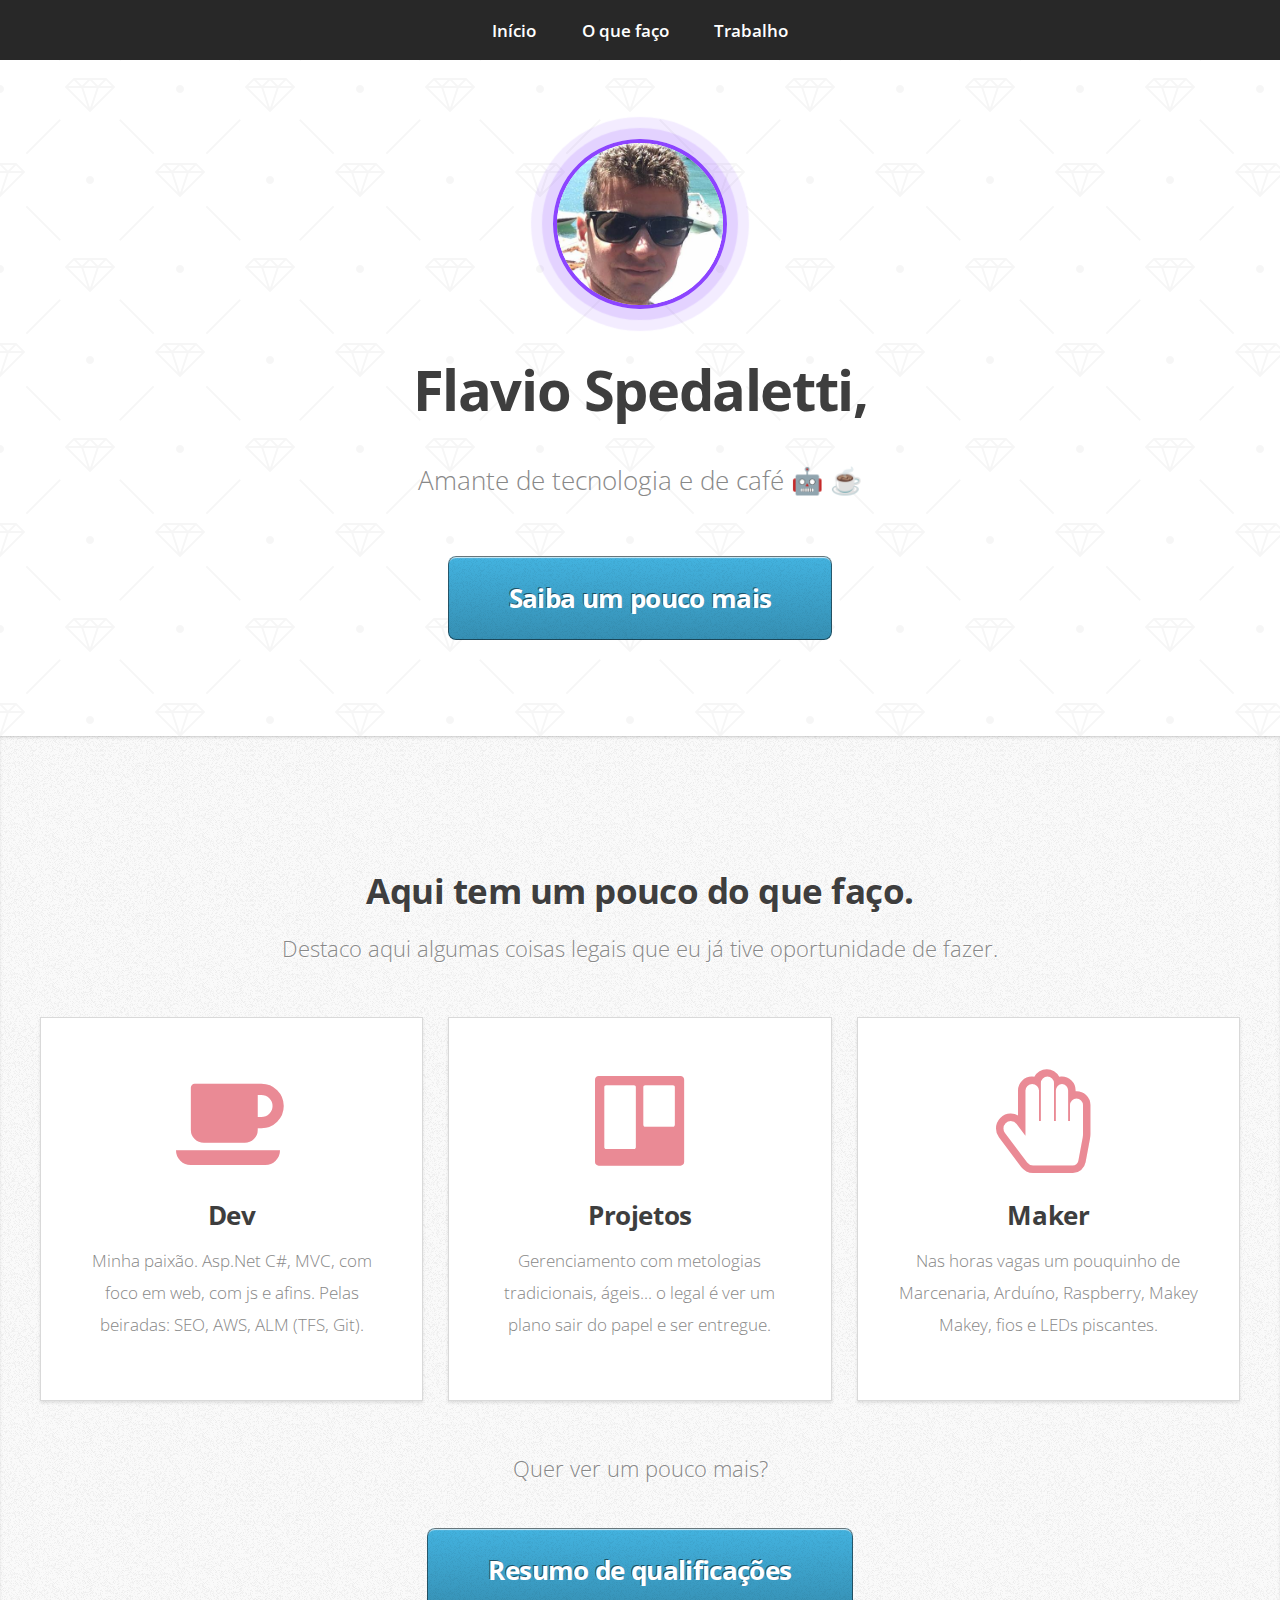
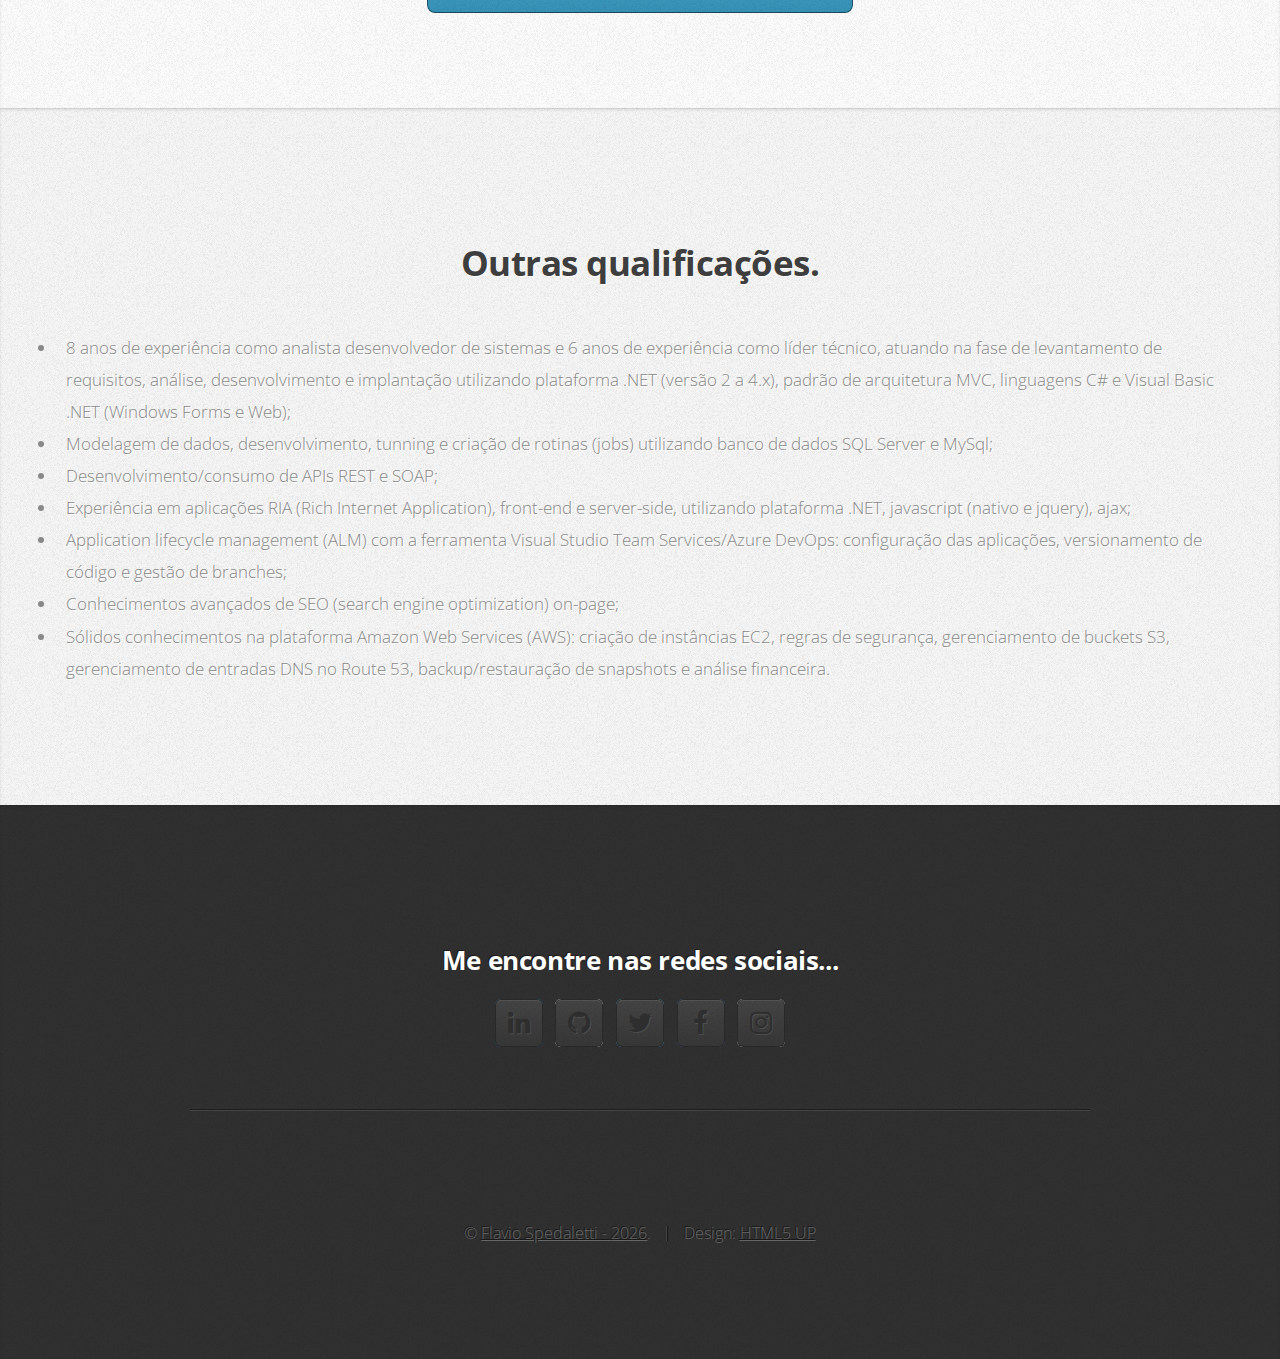
==== index.html @ 95f9ccff "Update index.html" ====
<!DOCTYPE HTML>
<!--
	Miniport by HTML5 UP
	html5up.net | @ajlkn
	Free for personal and commercial use under the CCA 3.0 license (html5up.net/license)
-->
<html>
	<head>
		<title>Flavio Spedaletti</title>
		<meta charset="utf-8" />
		<meta name="viewport" content="width=device-width, initial-scale=1" />
		<!--[if lte IE 8]><script src="assets/js/ie/html5shiv.js"></script><![endif]-->
		<link rel="stylesheet" href="assets/css/main.css" />
		<!--[if lte IE 8]><link rel="stylesheet" href="assets/css/ie8.css" /><![endif]-->
		<!--[if lte IE 9]><link rel="stylesheet" href="assets/css/ie9.css" /><![endif]-->
		
		<script data-ad-client="ca-pub-1764209794096790" async src="https://pagead2.googlesyndication.com/pagead/js/adsbygoogle.js"></script>
	</head>
	<body>

		<!-- Nav -->
			<nav id="nav">
				<ul class="container">
					<li><a href="#topo">Início</a></li>
					<li><a href="#trabalho">O que faço</a></li>
					<li><a href="#portfolio">Trabalho</a></li>
				</ul>
			</nav>

		<!-- Home -->
			<div class="wrapper style1 first">
				<article class="container" id="topo">
					<div class="row">
						<div class="12u">
							<span class="image fit"><img src="images/flavio_RJ.png" alt="" /></span>
						</div>
					</div>
					<div class="row center">
						<div class="12u">
							<header>
								<h1><strong>Flavio Spedaletti, <script>document.write(get_age());</script></strong></h1>
							</header>
							<p>Amante de tecnologia e de café 🤖 ☕</p>
							<a href="#trabalho" class="button big scrolly">Saiba um pouco mais</a>
						</div>
					</div>
				</article>
			</div>

		<!-- Work -->
			<div class="wrapper style2">
				<article id="trabalho">
					<header>
						<h2>Aqui tem um pouco do que faço.</h2>
						<p>Destaco aqui algumas coisas legais que eu já tive oportunidade de fazer.</p>
					</header>
					<div class="container">
						<div class="row">
							<div class="4u 12u(mobile)">
								<section class="box style1">
									<span class="icon featured fa-coffee"></span>
									<h3>Dev</h3>
									<p>Minha paixão. Asp.Net C#, MVC, com foco em web, com js e afins. Pelas beiradas: SEO, AWS, ALM (TFS, Git).</p>
								</section>
							</div>
							<div class="4u 12u(mobile)">
								<section class="box style1">
									<span class="icon featured fa-trello"></span>
									<h3>Projetos</h3>
									<p>Gerenciamento com metologias tradicionais, ágeis... o legal é ver um plano sair do papel e ser entregue.</p>
								</section>
							</div>
							<div class="4u 12u(mobile)">
								<section class="box style1">
									<span class="icon featured fa-hand-paper-o"></span>
									<h3>Maker</h3>
									<p>Nas horas vagas um pouquinho de Marcenaria, Arduíno, Raspberry, Makey Makey, fios e LEDs piscantes.</p>
								</section>
							</div>
						</div>
					</div>
					<footer>
						<p>Quer ver um pouco mais?</p>
						<a href="#portfolio" class="button big scrolly">Resumo de qualificações</a>
					</footer>
				</article>
			</div>

		<!-- Portfolio -->
			<div class="wrapper style3">
				<article id="portfolio">
					<header>
						<h2>Outras qualificações.</h2>
					</header>
					<div class="container">
						<div class="row">
						
							<div class="12u">
								<ul class="default">
									<li>8 anos de experiência como analista desenvolvedor de sistemas e 6 anos de experiência como líder técnico, atuando na fase de levantamento de requisitos, análise, desenvolvimento e implantação utilizando plataforma .NET (versão 2 a 4.x), padrão de arquitetura MVC, linguagens C# e Visual Basic .NET (Windows Forms e Web);</li>
									<li>Modelagem de dados, desenvolvimento, tunning e criação de rotinas (jobs) utilizando banco de dados SQL Server e MySql;</li>
									<li>Desenvolvimento/consumo de APIs REST e SOAP;</li>
									<li>Experiência em aplicações RIA (Rich Internet Application), front-end e server-side, utilizando plataforma .NET, javascript (nativo e jquery), ajax;</li>
									<li>Application lifecycle management (ALM) com a ferramenta Visual Studio Team Services/Azure DevOps: configuração das aplicações, versionamento de código e gestão de branches;</li>
									<li>Conhecimentos avançados de SEO (search engine optimization) on-page;</li>
									<li>Sólidos conhecimentos na plataforma Amazon Web Services (AWS): criação de instâncias EC2, regras de segurança, gerenciamento de buckets S3, gerenciamento de entradas DNS no Route 53, backup/restauração de snapshots e análise financeira.</li>
								</ul>
							</div>
						
						</div>
					</div>
				</article>
			</div>

		<!-- Contact -->
			<div class="wrapper style4">
				<article id="contato" class="container 75%">
						<div class="row">
							<div class="12u">
								<!-- <hr /> -->
								<h3>Me encontre nas redes sociais...</h3>
								<ul class="social">
									<li><a href="https://www.linkedin.com/in/flaviospedaletti/" target="_blank" class="icon fa-linkedin"><span class="label">LinkedIn</span></a></li>
									<li><a href="https://github.com/flaviospedaletti" target="_blank" class="icon fa-github"><span class="label">Github</span></a></li>
									<li><a href="https://twitter.com/flavio_hfs" target="_blank" class="icon fa-twitter"><span class="label">Twitter</span></a></li>
									<li><a href="https://www.facebook.com/flaviospedaletti" target="_blank" class="icon fa-facebook"><span class="label">Facebook</span></a></li>
									<li><a href="https://www.instagram.com/flaviospedaletti/" target="_blank" class="icon fa-instagram"><span class="label">Instagram</span></a></li>
								</ul>
								<hr />
							</div>
						</div>
					<!-- </div> -->
					<footer>
						<ul id="copyright">
							<li>&copy; <a href="http://www.flaviospedaletti.com.br">Flavio Spedaletti - <script>document.write(new Date().getFullYear())</script></a>.</li><li>Design: <a href="http://html5up.net">HTML5 UP</a></li>
						</ul>
					</footer>
				</article>
			</div>

		<!-- Scripts -->
		<script src="assets/js/jquery.min.js"></script>
		<script src="assets/js/jquery.scrolly.min.js"></script>
		<script src="assets/js/skel.min.js"></script>
		<script src="assets/js/skel-viewport.min.js"></script>
		<script src="assets/js/util.js"></script>
		<!--[if lte IE 8]><script src="assets/js/ie/respond.min.js"></script><![endif]-->
		<script src="assets/js/main.js"></script>

		<!-- Analytics --> 
		<script type="text/javascript">
			var _gaq = _gaq || [];
			_gaq.push(['_setAccount', 'UA-32687530-1']);
			_gaq.push(['_trackPageview']);

			(function() {
				var ga = document.createElement('script'); ga.type = 'text/javascript'; ga.async = true;
				ga.src = ('https:' == document.location.protocol ? 'https://ssl' : 'http://www') + '.google-analytics.com/ga.js';
				var s = document.getElementsByTagName('script')[0]; s.parentNode.insertBefore(ga, s);
			})();
		</script>
		
		<script>
			function get_age() {
				var fullYear = 1985;
				var now = new Date();
			      	var birthday = new Date(now.getFullYear(), 12, 14);
			      	if (now >= birthday) 
					return now.getFullYear() - fullYear;
			      	else
					return now.getFullYear() - fullYear - 1;
			 }
		</script>

	</body>
</html>
---- assets/css/main.css ----
@import url("https://fonts.googleapis.com/css?family=Open+Sans:300,300italic,600,600italic,700");
@import url("font-awesome.min.css");

/*
	Miniport by HTML5 UP
	html5up.net | @ajlkn
	Free for personal and commercial use under the CCA 3.0 license (html5up.net/license)
*/

/* Reset */

	html, body, div, span, applet, object, iframe, h1, h2, h3, h4, h5, h6, p, blockquote, pre, a, abbr, acronym, address, big, cite, code, del, dfn, em, img, ins, kbd, q, s, samp, small, strike, strong, sub, sup, tt, var, b, u, i, center, dl, dt, dd, ol, ul, li, fieldset, form, label, legend, table, caption, tbody, tfoot, thead, tr, th, td, article, aside, canvas, details, embed, figure, figcaption, footer, header, hgroup, menu, nav, output, ruby, section, summary, time, mark, audio, video {
		margin: 0;
		padding: 0;
		border: 0;
		font-size: 100%;
		font: inherit;
		vertical-align: baseline;
	}

	article, aside, details, figcaption, figure, footer, header, hgroup, menu, nav, section {
		display: block;
	}

	body {
		line-height: 1;
	}

	ol, ul {
		list-style: none;
	}

	blockquote, q {
		quotes: none;
	}

	blockquote:before, blockquote:after, q:before, q:after {
		content: '';
		content: none;
	}

	table {
		border-collapse: collapse;
		border-spacing: 0;
	}

	body {
		-webkit-text-size-adjust: none;
	}

/* General */

	.center {
		text-align: center;
	}

/* Box Model */

	*, *:before, *:after {
		-moz-box-sizing: border-box;
		-webkit-box-sizing: border-box;
		box-sizing: border-box;
	}

/* Containers */

	.container {
		margin-left: auto;
		margin-right: auto;
	}

	.container.\31 25\25 {
		width: 100%;
		max-width: 1200px;
		min-width: 960px;
	}

	.container.\37 5\25 {
		width: 720px;
	}

	.container.\35 0\25 {
		width: 480px;
	}

	.container.\32 5\25 {
		width: 240px;
	}

	.container {
		width: 960px;
	}

	@media screen and (min-width: 737px) {

		.container.\31 25\25 {
			width: 100%;
			max-width: 1500px;
			min-width: 1200px;
		}

		.container.\37 5\25 {
			width: 900px;
		}

		.container.\35 0\25 {
			width: 600px;
		}

		.container.\32 5\25 {
			width: 300px;
		}

		.container {
			width: 1200px;
		}

	}

	@media screen and (min-width: 737px) and (max-width: 1200px) {

		.container.\31 25\25 {
			width: 100%;
			max-width: 1200px;
			min-width: 960px;
		}

		.container.\37 5\25 {
			width: 720px;
		}

		.container.\35 0\25 {
			width: 480px;
		}

		.container.\32 5\25 {
			width: 240px;
		}

		.container {
			width: 960px;
		}

	}

	@media screen and (max-width: 736px) {

		.container.\31 25\25 {
			width: 100%;
			max-width: 125%;
			min-width: 100%;
		}

		.container.\37 5\25 {
			width: 75%;
		}

		.container.\35 0\25 {
			width: 50%;
		}

		.container.\32 5\25 {
			width: 25%;
		}

		.container {
			width: 100% !important;
		}

	}

/* Grid */

	.row {
		border-bottom: solid 1px transparent;
		-moz-box-sizing: border-box;
		-webkit-box-sizing: border-box;
		box-sizing: border-box;
	}

	.row > * {
		float: left;
		-moz-box-sizing: border-box;
		-webkit-box-sizing: border-box;
		box-sizing: border-box;
	}

	.row:after, .row:before {
		content: '';
		display: block;
		clear: both;
		height: 0;
	}

	.row.uniform > * > :first-child {
		margin-top: 0;
	}

	.row.uniform > * > :last-child {
		margin-bottom: 0;
	}

	.row.\30 \25 > * {
		padding: 0 0 0 0px;
	}

	.row.\30 \25 {
		margin: 0 0 -1px 0px;
	}

	.row.uniform.\30 \25 > * {
		padding: 0px 0 0 0px;
	}

	.row.uniform.\30 \25 {
		margin: 0px 0 -1px 0px;
	}

	.row > * {
		padding: 0 0 0 40px;
	}

	.row {
		margin: 0 0 -1px -40px;
	}

	.row.uniform > * {
		padding: 40px 0 0 40px;
	}

	.row.uniform {
		margin: -40px 0 -1px -40px;
	}

	.row.\32 00\25 > * {
		padding: 0 0 0 80px;
	}

	.row.\32 00\25 {
		margin: 0 0 -1px -80px;
	}

	.row.uniform.\32 00\25 > * {
		padding: 80px 0 0 80px;
	}

	.row.uniform.\32 00\25 {
		margin: -80px 0 -1px -80px;
	}

	.row.\31 50\25 > * {
		padding: 0 0 0 60px;
	}

	.row.\31 50\25 {
		margin: 0 0 -1px -60px;
	}

	.row.uniform.\31 50\25 > * {
		padding: 60px 0 0 60px;
	}

	.row.uniform.\31 50\25 {
		margin: -60px 0 -1px -60px;
	}

	.row.\35 0\25 > * {
		padding: 0 0 0 20px;
	}

	.row.\35 0\25 {
		margin: 0 0 -1px -20px;
	}

	.row.uniform.\35 0\25 > * {
		padding: 20px 0 0 20px;
	}

	.row.uniform.\35 0\25 {
		margin: -20px 0 -1px -20px;
	}

	.row.\32 5\25 > * {
		padding: 0 0 0 10px;
	}

	.row.\32 5\25 {
		margin: 0 0 -1px -10px;
	}

	.row.uniform.\32 5\25 > * {
		padding: 10px 0 0 10px;
	}

	.row.uniform.\32 5\25 {
		margin: -10px 0 -1px -10px;
	}

	.\31 2u, .\31 2u\24 {
		width: 100%;
		clear: none;
		margin-left: 0;
	}

	.\31 1u, .\31 1u\24 {
		width: 91.6666666667%;
		clear: none;
		margin-left: 0;
	}

	.\31 0u, .\31 0u\24 {
		width: 83.3333333333%;
		clear: none;
		margin-left: 0;
	}

	.\39 u, .\39 u\24 {
		width: 75%;
		clear: none;
		margin-left: 0;
	}

	.\38 u, .\38 u\24 {
		width: 66.6666666667%;
		clear: none;
		margin-left: 0;
	}

	.\37 u, .\37 u\24 {
		width: 58.3333333333%;
		clear: none;
		margin-left: 0;
	}

	.\36 u, .\36 u\24 {
		width: 50%;
		clear: none;
		margin-left: 0;
	}

	.\35 u, .\35 u\24 {
		width: 41.6666666667%;
		clear: none;
		margin-left: 0;
	}

	.\34 u, .\34 u\24 {
		width: 33.3333333333%;
		clear: none;
		margin-left: 0;
	}

	.\33 u, .\33 u\24 {
		width: 25%;
		clear: none;
		margin-left: 0;
	}

	.\32 u, .\32 u\24 {
		width: 16.6666666667%;
		clear: none;
		margin-left: 0;
	}

	.\31 u, .\31 u\24 {
		width: 8.3333333333%;
		clear: none;
		margin-left: 0;
	}

	.\31 2u\24 + *,
	.\31 1u\24 + *,
	.\31 0u\24 + *,
	.\39 u\24 + *,
	.\38 u\24 + *,
	.\37 u\24 + *,
	.\36 u\24 + *,
	.\35 u\24 + *,
	.\34 u\24 + *,
	.\33 u\24 + *,
	.\32 u\24 + *,
	.\31 u\24 + * {
		clear: left;
	}

	.\-11u {
		margin-left: 91.66667%;
	}

	.\-10u {
		margin-left: 83.33333%;
	}

	.\-9u {
		margin-left: 75%;
	}

	.\-8u {
		margin-left: 66.66667%;
	}

	.\-7u {
		margin-left: 58.33333%;
	}

	.\-6u {
		margin-left: 50%;
	}

	.\-5u {
		margin-left: 41.66667%;
	}

	.\-4u {
		margin-left: 33.33333%;
	}

	.\-3u {
		margin-left: 25%;
	}

	.\-2u {
		margin-left: 16.66667%;
	}

	.\-1u {
		margin-left: 8.33333%;
	}

	@media screen and (min-width: 737px) {

		.row > * {
			padding: 25px 0 0 25px;
		}

		.row {
			margin: -25px 0 -1px -25px;
		}

		.row.uniform > * {
			padding: 25px 0 0 25px;
		}

		.row.uniform {
			margin: -25px 0 -1px -25px;
		}

		.row.\32 00\25 > * {
			padding: 50px 0 0 50px;
		}

		.row.\32 00\25 {
			margin: -50px 0 -1px -50px;
		}

		.row.uniform.\32 00\25 > * {
			padding: 50px 0 0 50px;
		}

		.row.uniform.\32 00\25 {
			margin: -50px 0 -1px -50px;
		}

		.row.\31 50\25 > * {
			padding: 37.5px 0 0 37.5px;
		}

		.row.\31 50\25 {
			margin: -37.5px 0 -1px -37.5px;
		}

		.row.uniform.\31 50\25 > * {
			padding: 37.5px 0 0 37.5px;
		}

		.row.uniform.\31 50\25 {
			margin: -37.5px 0 -1px -37.5px;
		}

		.row.\35 0\25 > * {
			padding: 12.5px 0 0 12.5px;
		}

		.row.\35 0\25 {
			margin: -12.5px 0 -1px -12.5px;
		}

		.row.uniform.\35 0\25 > * {
			padding: 12.5px 0 0 12.5px;
		}

		.row.uniform.\35 0\25 {
			margin: -12.5px 0 -1px -12.5px;
		}

		.row.\32 5\25 > * {
			padding: 6.25px 0 0 6.25px;
		}

		.row.\32 5\25 {
			margin: -6.25px 0 -1px -6.25px;
		}

		.row.uniform.\32 5\25 > * {
			padding: 6.25px 0 0 6.25px;
		}

		.row.uniform.\32 5\25 {
			margin: -6.25px 0 -1px -6.25px;
		}

		.\31 2u\28desktop\29, .\31 2u\24\28desktop\29 {
			width: 100%;
			clear: none;
			margin-left: 0;
		}

		.\31 1u\28desktop\29, .\31 1u\24\28desktop\29 {
			width: 91.6666666667%;
			clear: none;
			margin-left: 0;
		}

		.\31 0u\28desktop\29, .\31 0u\24\28desktop\29 {
			width: 83.3333333333%;
			clear: none;
			margin-left: 0;
		}

		.\39 u\28desktop\29, .\39 u\24\28desktop\29 {
			width: 75%;
			clear: none;
			margin-left: 0;
		}

		.\38 u\28desktop\29, .\38 u\24\28desktop\29 {
			width: 66.6666666667%;
			clear: none;
			margin-left: 0;
		}

		.\37 u\28desktop\29, .\37 u\24\28desktop\29 {
			width: 58.3333333333%;
			clear: none;
			margin-left: 0;
		}

		.\36 u\28desktop\29, .\36 u\24\28desktop\29 {
			width: 50%;
			clear: none;
			margin-left: 0;
		}

		.\35 u\28desktop\29, .\35 u\24\28desktop\29 {
			width: 41.6666666667%;
			clear: none;
			margin-left: 0;
		}

		.\34 u\28desktop\29, .\34 u\24\28desktop\29 {
			width: 33.3333333333%;
			clear: none;
			margin-left: 0;
		}

		.\33 u\28desktop\29, .\33 u\24\28desktop\29 {
			width: 25%;
			clear: none;
			margin-left: 0;
		}

		.\32 u\28desktop\29, .\32 u\24\28desktop\29 {
			width: 16.6666666667%;
			clear: none;
			margin-left: 0;
		}

		.\31 u\28desktop\29, .\31 u\24\28desktop\29 {
			width: 8.3333333333%;
			clear: none;
			margin-left: 0;
		}

		.\31 2u\24\28desktop\29 + *,
		.\31 1u\24\28desktop\29 + *,
		.\31 0u\24\28desktop\29 + *,
		.\39 u\24\28desktop\29 + *,
		.\38 u\24\28desktop\29 + *,
		.\37 u\24\28desktop\29 + *,
		.\36 u\24\28desktop\29 + *,
		.\35 u\24\28desktop\29 + *,
		.\34 u\24\28desktop\29 + *,
		.\33 u\24\28desktop\29 + *,
		.\32 u\24\28desktop\29 + *,
		.\31 u\24\28desktop\29 + * {
			clear: left;
		}

		.\-11u\28desktop\29 {
			margin-left: 91.66667%;
		}

		.\-10u\28desktop\29 {
			margin-left: 83.33333%;
		}

		.\-9u\28desktop\29 {
			margin-left: 75%;
		}

		.\-8u\28desktop\29 {
			margin-left: 66.66667%;
		}

		.\-7u\28desktop\29 {
			margin-left: 58.33333%;
		}

		.\-6u\28desktop\29 {
			margin-left: 50%;
		}

		.\-5u\28desktop\29 {
			margin-left: 41.66667%;
		}

		.\-4u\28desktop\29 {
			margin-left: 33.33333%;
		}

		.\-3u\28desktop\29 {
			margin-left: 25%;
		}

		.\-2u\28desktop\29 {
			margin-left: 16.66667%;
		}

		.\-1u\28desktop\29 {
			margin-left: 8.33333%;
		}

	}

	@media screen and (min-width: 737px) and (max-width: 1200px) {

		.row > * {
			padding: 25px 0 0 25px;
		}

		.row {
			margin: -25px 0 -1px -25px;
		}

		.row.uniform > * {
			padding: 25px 0 0 25px;
		}

		.row.uniform {
			margin: -25px 0 -1px -25px;
		}

		.row.\32 00\25 > * {
			padding: 50px 0 0 50px;
		}

		.row.\32 00\25 {
			margin: -50px 0 -1px -50px;
		}

		.row.uniform.\32 00\25 > * {
			padding: 50px 0 0 50px;
		}

		.row.uniform.\32 00\25 {
			margin: -50px 0 -1px -50px;
		}

		.row.\31 50\25 > * {
			padding: 37.5px 0 0 37.5px;
		}

		.row.\31 50\25 {
			margin: -37.5px 0 -1px -37.5px;
		}

		.row.uniform.\31 50\25 > * {
			padding: 37.5px 0 0 37.5px;
		}

		.row.uniform.\31 50\25 {
			margin: -37.5px 0 -1px -37.5px;
		}

		.row.\35 0\25 > * {
			padding: 12.5px 0 0 12.5px;
		}

		.row.\35 0\25 {
			margin: -12.5px 0 -1px -12.5px;
		}

		.row.uniform.\35 0\25 > * {
			padding: 12.5px 0 0 12.5px;
		}

		.row.uniform.\35 0\25 {
			margin: -12.5px 0 -1px -12.5px;
		}

		.row.\32 5\25 > * {
			padding: 6.25px 0 0 6.25px;
		}

		.row.\32 5\25 {
			margin: -6.25px 0 -1px -6.25px;
		}

		.row.uniform.\32 5\25 > * {
			padding: 6.25px 0 0 6.25px;
		}

		.row.uniform.\32 5\25 {
			margin: -6.25px 0 -1px -6.25px;
		}

		.\31 2u\28tablet\29, .\31 2u\24\28tablet\29 {
			width: 100%;
			clear: none;
			margin-left: 0;
		}

		.\31 1u\28tablet\29, .\31 1u\24\28tablet\29 {
			width: 91.6666666667%;
			clear: none;
			margin-left: 0;
		}

		.\31 0u\28tablet\29, .\31 0u\24\28tablet\29 {
			width: 83.3333333333%;
			clear: none;
			margin-left: 0;
		}

		.\39 u\28tablet\29, .\39 u\24\28tablet\29 {
			width: 75%;
			clear: none;
			margin-left: 0;
		}

		.\38 u\28tablet\29, .\38 u\24\28tablet\29 {
			width: 66.6666666667%;
			clear: none;
			margin-left: 0;
		}

		.\37 u\28tablet\29, .\37 u\24\28tablet\29 {
			width: 58.3333333333%;
			clear: none;
			margin-left: 0;
		}

		.\36 u\28tablet\29, .\36 u\24\28tablet\29 {
			width: 50%;
			clear: none;
			margin-left: 0;
		}

		.\35 u\28tablet\29, .\35 u\24\28tablet\29 {
			width: 41.6666666667%;
			clear: none;
			margin-left: 0;
		}

		.\34 u\28tablet\29, .\34 u\24\28tablet\29 {
			width: 33.3333333333%;
			clear: none;
			margin-left: 0;
		}

		.\33 u\28tablet\29, .\33 u\24\28tablet\29 {
			width: 25%;
			clear: none;
			margin-left: 0;
		}

		.\32 u\28tablet\29, .\32 u\24\28tablet\29 {
			width: 16.6666666667%;
			clear: none;
			margin-left: 0;
		}

		.\31 u\28tablet\29, .\31 u\24\28tablet\29 {
			width: 8.3333333333%;
			clear: none;
			margin-left: 0;
		}

		.\31 2u\24\28tablet\29 + *,
		.\31 1u\24\28tablet\29 + *,
		.\31 0u\24\28tablet\29 + *,
		.\39 u\24\28tablet\29 + *,
		.\38 u\24\28tablet\29 + *,
		.\37 u\24\28tablet\29 + *,
		.\36 u\24\28tablet\29 + *,
		.\35 u\24\28tablet\29 + *,
		.\34 u\24\28tablet\29 + *,
		.\33 u\24\28tablet\29 + *,
		.\32 u\24\28tablet\29 + *,
		.\31 u\24\28tablet\29 + * {
			clear: left;
		}

		.\-11u\28tablet\29 {
			margin-left: 91.66667%;
		}

		.\-10u\28tablet\29 {
			margin-left: 83.33333%;
		}

		.\-9u\28tablet\29 {
			margin-left: 75%;
		}

		.\-8u\28tablet\29 {
			margin-left: 66.66667%;
		}

		.\-7u\28tablet\29 {
			margin-left: 58.33333%;
		}

		.\-6u\28tablet\29 {
			margin-left: 50%;
		}

		.\-5u\28tablet\29 {
			margin-left: 41.66667%;
		}

		.\-4u\28tablet\29 {
			margin-left: 33.33333%;
		}

		.\-3u\28tablet\29 {
			margin-left: 25%;
		}

		.\-2u\28tablet\29 {
			margin-left: 16.66667%;
		}

		.\-1u\28tablet\29 {
			margin-left: 8.33333%;
		}

	}

	@media screen and (max-width: 736px) {

		.row > * {
			padding: 15px 0 0 15px;
		}

		.row {
			margin: -15px 0 -1px -15px;
		}

		.row.uniform > * {
			padding: 15px 0 0 15px;
		}

		.row.uniform {
			margin: -15px 0 -1px -15px;
		}

		.row.\32 00\25 > * {
			padding: 30px 0 0 30px;
		}

		.row.\32 00\25 {
			margin: -30px 0 -1px -30px;
		}

		.row.uniform.\32 00\25 > * {
			padding: 30px 0 0 30px;
		}

		.row.uniform.\32 00\25 {
			margin: -30px 0 -1px -30px;
		}

		.row.\31 50\25 > * {
			padding: 22.5px 0 0 22.5px;
		}

		.row.\31 50\25 {
			margin: -22.5px 0 -1px -22.5px;
		}

		.row.uniform.\31 50\25 > * {
			padding: 22.5px 0 0 22.5px;
		}

		.row.uniform.\31 50\25 {
			margin: -22.5px 0 -1px -22.5px;
		}

		.row.\35 0\25 > * {
			padding: 7.5px 0 0 7.5px;
		}

		.row.\35 0\25 {
			margin: -7.5px 0 -1px -7.5px;
		}

		.row.uniform.\35 0\25 > * {
			padding: 7.5px 0 0 7.5px;
		}

		.row.uniform.\35 0\25 {
			margin: -7.5px 0 -1px -7.5px;
		}

		.row.\32 5\25 > * {
			padding: 3.75px 0 0 3.75px;
		}

		.row.\32 5\25 {
			margin: -3.75px 0 -1px -3.75px;
		}

		.row.uniform.\32 5\25 > * {
			padding: 3.75px 0 0 3.75px;
		}

		.row.uniform.\32 5\25 {
			margin: -3.75px 0 -1px -3.75px;
		}

		.\31 2u\28mobile\29, .\31 2u\24\28mobile\29 {
			width: 100%;
			clear: none;
			margin-left: 0;
		}

		.\31 1u\28mobile\29, .\31 1u\24\28mobile\29 {
			width: 91.6666666667%;
			clear: none;
			margin-left: 0;
		}

		.\31 0u\28mobile\29, .\31 0u\24\28mobile\29 {
			width: 83.3333333333%;
			clear: none;
			margin-left: 0;
		}

		.\39 u\28mobile\29, .\39 u\24\28mobile\29 {
			width: 75%;
			clear: none;
			margin-left: 0;
		}

		.\38 u\28mobile\29, .\38 u\24\28mobile\29 {
			width: 66.6666666667%;
			clear: none;
			margin-left: 0;
		}

		.\37 u\28mobile\29, .\37 u\24\28mobile\29 {
			width: 58.3333333333%;
			clear: none;
			margin-left: 0;
		}

		.\36 u\28mobile\29, .\36 u\24\28mobile\29 {
			width: 50%;
			clear: none;
			margin-left: 0;
		}

		.\35 u\28mobile\29, .\35 u\24\28mobile\29 {
			width: 41.6666666667%;
			clear: none;
			margin-left: 0;
		}

		.\34 u\28mobile\29, .\34 u\24\28mobile\29 {
			width: 33.3333333333%;
			clear: none;
			margin-left: 0;
		}

		.\33 u\28mobile\29, .\33 u\24\28mobile\29 {
			width: 25%;
			clear: none;
			margin-left: 0;
		}

		.\32 u\28mobile\29, .\32 u\24\28mobile\29 {
			width: 16.6666666667%;
			clear: none;
			margin-left: 0;
		}

		.\31 u\28mobile\29, .\31 u\24\28mobile\29 {
			width: 8.3333333333%;
			clear: none;
			margin-left: 0;
		}

		.\31 2u\24\28mobile\29 + *,
		.\31 1u\24\28mobile\29 + *,
		.\31 0u\24\28mobile\29 + *,
		.\39 u\24\28mobile\29 + *,
		.\38 u\24\28mobile\29 + *,
		.\37 u\24\28mobile\29 + *,
		.\36 u\24\28mobile\29 + *,
		.\35 u\24\28mobile\29 + *,
		.\34 u\24\28mobile\29 + *,
		.\33 u\24\28mobile\29 + *,
		.\32 u\24\28mobile\29 + *,
		.\31 u\24\28mobile\29 + * {
			clear: left;
		}

		.\-11u\28mobile\29 {
			margin-left: 91.66667%;
		}

		.\-10u\28mobile\29 {
			margin-left: 83.33333%;
		}

		.\-9u\28mobile\29 {
			margin-left: 75%;
		}

		.\-8u\28mobile\29 {
			margin-left: 66.66667%;
		}

		.\-7u\28mobile\29 {
			margin-left: 58.33333%;
		}

		.\-6u\28mobile\29 {
			margin-left: 50%;
		}

		.\-5u\28mobile\29 {
			margin-left: 41.66667%;
		}

		.\-4u\28mobile\29 {
			margin-left: 33.33333%;
		}

		.\-3u\28mobile\29 {
			margin-left: 25%;
		}

		.\-2u\28mobile\29 {
			margin-left: 16.66667%;
		}

		.\-1u\28mobile\29 {
			margin-left: 8.33333%;
		}

	}

/* Basic */

	body, input, textarea, select {
		font-family: 'Open Sans', sans-serif;
		line-height: 1.85em;
		color: #888;
		font-weight: 300;
	}

		body.is-loading *, input.is-loading *, textarea.is-loading *, select.is-loading * {
			-moz-transition: none !important;
			-webkit-transition: none !important;
			-ms-transition: none !important;
			transition: none !important;
			-moz-animation: none !important;
			-webkit-animation: none !important;
			-ms-animation: none !important;
			animation: none !important;
		}

	a {
		-moz-transition: color .2s ease-in-out;
		-webkit-transition: color .2s ease-in-out;
		-ms-transition: color .2s ease-in-out;
		transition: color .2s ease-in-out;
		color: #43B3E0;
		text-decoration: underline;
	}

		a:hover {
			color: #43bff0 !important;
		}

		a img {
			border: 0;
		}

	b, strong {
		font-weight: 600;
		color: #3e3e3e;
	}

	i, em {
		font-style: italic;
	}

	sub {
		position: relative;
		top: 0.5em;
		font-size: 0.8em;
	}

	sup {
		position: relative;
		top: -0.5em;
		font-size: 0.8em;
	}

	blockquote {
		border-left: solid 0.75em #eee;
		padding: 1em 0 1em 1.5em;
		font-style: italic;
	}

	h1, h2, h3, h4, h5, h6 {
		color: #3e3e3e;
	}

	h1 a, h2 a, h3 a, h4 a, h5 a, h6 a {
		text-decoration: none;
		color: inherit;
	}

	h2, h3, h4, h5, h6 {
		font-weight: 700;
	}

	h1 {
		font-weight: 300;
	}

		h1 strong {
			font-weight: 700;
		}

	em, i {
		font-style: italic;
	}

	br.clear {
		clear: both;
	}

	hr {
		border: 0;
		border-top: solid 1px #444;
		border-top-color: rgba(0, 0, 0, 0.35);
		box-shadow: 0px 1px 0px 0px rgba(255, 255, 255, 0.1);
		height: 1px;
		margin: 3em 0 4em 0;
	}

	p, ul, ol, dl, table {
		margin-bottom: 2em;
	}

/* Form */

	form label {
		color: #3e3e3e;
		font-weight: 700;
		display: block;
		margin: 0 0 0.5em 0;
	}

	form input[type=text],
	form input[type=email],
	form input[type=password],
	form select,
	form textarea {
		-moz-transition: background .2s ease-in-out, box-shadow .2s ease-in-out;
		-webkit-transition: background .2s ease-in-out, box-shadow .2s ease-in-out;
		-ms-transition: background .2s ease-in-out, box-shadow .2s ease-in-out;
		transition: background .2s ease-in-out, box-shadow .2s ease-in-out;
		-webkit-appearance: none;
		display: block;
		border: 0;
		padding: 0.75em;
		font-size: 1em;
		border-radius: 8px;
		border: solid 1px #ddd;
		background: #fff;
		color: #bbb;
		box-shadow: inset 0px 2px 3px 1px rgba(0, 0, 0, 0.05), 0px 1px 0px 0px rgba(255, 255, 255, 0.025);
		width: 100%;
	}

		form input[type=text]:focus,
		form input[type=email]:focus,
		form input[type=password]:focus,
		form select:focus,
		form textarea:focus {
			background: #fafafa;
			box-shadow: inset 0px 2px 5px 0px rgba(0, 0, 0, 0.05), 0px 1px 0px 0px rgba(255, 255, 255, 0.025), inset 0px 0px 2px 1px #43bff0;
		}

	form textarea {
		height: 15em;
	}

	form .formerize-placeholder {
		color: #555 !important;
	}

	form ::-webkit-input-placeholder {
		color: #555 !important;
	}

	form :-moz-placeholder {
		color: #555 !important;
	}

	form ::-moz-placeholder {
		color: #555 !important;
	}

	form :-ms-input-placeholder {
		color: #555 !important;
	}

	form ::-moz-focus-inner {
		border: 0;
	}

/* Tables */

	table {
		width: 100%;
	}

		table.default {
			width: 100%;
		}

			table.default tr {
				border-top: solid 1px #eee;
			}

				table.default tr:first-child {
					border-top: 0;
				}

			table.default td {
				padding: 0.5em 1em 0.5em 1em;
			}

			table.default th {
				text-align: left;
				padding: 0.5em 1em 0.5em 1em;
				font-weight: 600;
				margin: 0 0 1em 0;
			}

			table.default thead {
				background: #4f4f4f;
				color: #fff;
			}

/* Section/Article */

	section, article {
		margin-bottom: 3em;
	}

	section > :last-child,
	article > :last-child,
	section:last-child,
	article:last-child {
		margin-bottom: 0;
	}

/* Image */

	.image {
		display: inline-block;
		position: relative;
	}

		.image img {
			display: block;
			width: 100%;
		}

		.image.fit {
			display: block;
			width: 100%;
		}

		.image.featured {
			display: block;
			width: 100%;
			margin: 0 0 2em 0;
		}

		.image.left {
			float: left;
			margin: 0 2em 2em 0;
		}

		.image.centered {
			display: block;
			margin: 0 0 2em 0;
		}

			.image.centered img {
				margin: 0 auto;
				width: auto;
			}

/* Button */

	input[type="button"],
	input[type="submit"],
	input[type="reset"],
	button,
	.button {
		background-image: url("images/bg.png"), -moz-linear-gradient(top, rgba(0, 0, 0, 0), rgba(0, 0, 0, 0.2));
		background-image: url("images/bg.png"), -webkit-linear-gradient(top, rgba(0, 0, 0, 0), rgba(0, 0, 0, 0.2));
		background-image: url("images/bg.png"), -ms-linear-gradient(top, rgba(0, 0, 0, 0), rgba(0, 0, 0, 0.2));
		background-image: url("images/bg.png"), linear-gradient(top, rgba(0, 0, 0, 0), rgba(0, 0, 0, 0.2));
		-moz-transition: background-color .2s ease-in-out;
		-webkit-transition: background-color .2s ease-in-out;
		-ms-transition: background-color .2s ease-in-out;
		transition: background-color .2s ease-in-out;
		-webkit-appearance: none;
		position: relative;
		display: inline-block;
		color: #fff !important;
		text-decoration: none;
		font-weight: 700;
		border: 0;
		outline: 0;
		cursor: pointer;
		border-radius: 8px;
		text-shadow: -1px -1px 0.5px rgba(0, 0, 0, 0.5);
		overflow: hidden;
		box-shadow: inset 0px 0px 0px 1px rgba(0, 0, 0, 0.5), inset 0px 2px 1px 0px rgba(255, 255, 255, 0.75);
		background-color: #43B3E0;
	}

		input[type="button"]:hover,
		input[type="submit"]:hover,
		input[type="reset"]:hover,
		button:hover,
		.button:hover {
			background-color: #43bff0;
			color: #fff !important;
		}

		input[type="button"]:active,
		input[type="submit"]:active,
		input[type="reset"]:active,
		button:active,
		.button:active {
			background-color: #3BA8D3;
			top: 1px;
		}

		input[type="button"].alt,
		input[type="submit"].alt,
		input[type="reset"].alt,
		button.alt,
		.button.alt {
			background-color: #444;
			box-shadow: inset 0px 0px 0px 1px #242424, inset 0px 2px 1px 0px rgba(255, 255, 255, 0.2);
		}

			input[type="button"].alt:hover,
			input[type="submit"].alt:hover,
			input[type="reset"].alt:hover,
			button.alt:hover,
			.button.alt:hover {
				background-color: #4f4f4f;
				color: #fff !important;
			}

			input[type="button"].alt:active,
			input[type="submit"].alt:active,
			input[type="reset"].alt:active,
			button.alt:active,
			.button.alt:active {
				background-color: #3f3f3f;
			}

/* List */

	ul.default {
		list-style: disc;
		padding-left: 1em;
		text-align: left;
	}

		ul.default li {
			padding-left: 0.5em;
		}

	ul.social {
		cursor: default;
		margin: 0;
	}

		ul.social li {
			position: relative;
			display: inline-block;
			margin: 0.25em;
			top: 0;
		}

			ul.social li a {
				-moz-transition: top .2s ease-in-out;
				-webkit-transition: top .2s ease-in-out;
				-ms-transition: top .2s ease-in-out;
				transition: top .2s ease-in-out;
				display: block;
				width: 48px;
				height: 48px;
				border-radius: 6px;
				top: 0;
				position: relative;
			}

				ul.social li a:before {
					background-image: url("images/bg.png"), -moz-linear-gradient(top, rgba(0, 0, 0, 0), rgba(0, 0, 0, 0.2));
					background-image: url("images/bg.png"), -webkit-linear-gradient(top, rgba(0, 0, 0, 0), rgba(0, 0, 0, 0.2));
					background-image: url("images/bg.png"), -ms-linear-gradient(top, rgba(0, 0, 0, 0), rgba(0, 0, 0, 0.2));
					background-image: url("images/bg.png"), linear-gradient(top, rgba(0, 0, 0, 0), rgba(0, 0, 0, 0.2));
					-moz-transition: background-color .2s ease-in-out;
					-webkit-transition: background-color .2s ease-in-out;
					-ms-transition: background-color .2s ease-in-out;
					transition: background-color .2s ease-in-out;
					background-color: #444;
					border-radius: 6px;
					box-shadow: inset 0px 0px 0px 1px #282828, inset 0px 2px 1px 0px rgba(255, 255, 255, 0.1);
					color: #2E2E2E !important;
					display: block;
					font-size: 26px;
					height: 48px;
					line-height: 48px;
					text-align: center;
					outline: 0;
					overflow: hidden;
					text-shadow: 1px 1px 0px rgba(255, 255, 255, 0.1);
					width: 48px;
				}

				ul.social li a.fa-twitter {
					background-color: #2DAAE4;
				}

				ul.social li a.fa-facebook {
					background-color: #3C5A98;
				}

				ul.social li a.fa-dribbble {
					background-color: #C4376B;
				}

				ul.social li a.fa-linkedin {
					background-color: #006599;
				}

				ul.social li a.fa-tumblr {
					background-color: #51718A;
				}

				ul.social li a.fa-google-plus {
					background-color: #DA2713;
				}

				ul.social li a.fa-github {
					background-color: #FAFAFA;
				}

				ul.social li a.fa-rss {
					background-color: #F2600B;
				}

				ul.social li a.fa-instagram {
					background-color: #E0D7C8;
				}

				ul.social li a.fa-foursquare {
					background-color: #39A3D4;
				}

				ul.social li a.fa-skype {
					background-color: #10BEF1;
				}

				ul.social li a.fa-soundcloud {
					background-color: #FE5419;
				}

				ul.social li a.fa-youtube {
					background-color: #BF2E25;
				}

				ul.social li a.fa-blogger {
					background-color: #FF6501;
				}

				ul.social li a.fa-flickr {
					background-color: #0062DB;
				}

				ul.social li a.fa-vimeo {
					background-color: #4C8AB0;
				}

				ul.social li a:hover {
					top: -5px;
				}

					ul.social li a:hover:before {
						background-color: transparent;
					}

	ul.actions li {
		display: inline-block;
		margin: 0 0 0 1em;
	}

		ul.actions li:first-child {
			margin-left: 0;
		}

	ol.default {
		list-style: decimal;
		padding-left: 1.25em;
	}

		ol.default li {
			padding-left: 0.25em;
		}

/* Box */

	.box {
		background: #fff;
		box-shadow: inset 0px 0px 0px 1px rgba(0, 0, 0, 0.15), 0px 2px 3px 0px rgba(0, 0, 0, 0.1);
		text-align: center;
	}

/* Icons */

	.icon {
		text-decoration: none;
	}

		.icon:before {
			display: inline-block;
			font-family: FontAwesome;
			font-size: 1.25em;
			text-decoration: none;
			font-style: normal;
			font-weight: normal;
			line-height: 1;
			-webkit-font-smoothing: antialiased;
			-moz-osx-font-smoothing: grayscale;
		}

		.icon > .label {
			display: none;
		}

		.icon.featured {
			color: #EA8A95;
			display: block;
			margin: 0 0 1.5em 0;
			cursor: default;
		}

			.icon.featured:before {
				font-size: 6em;
			}

/* Wrappers */

	.wrapper {
		background-image: url("images/bg.png");
		box-shadow: inset 0px 1px 0px 0px rgba(0, 0, 0, 0.05), inset 0px 2px 3px 0px rgba(0, 0, 0, 0.1);
	}

		.wrapper.first {
			background-image: url("images/bghero.png");
			box-shadow: none;
		}

		.wrapper.style1 {
			background-image: url("images/bghero.png");
		}

		.wrapper.style2 {
			background-color: #fafafa;
			text-shadow: 1px 1px 0px #fff;
		}

		.wrapper.style3 {
			background-color: #f4f4f4;
			text-shadow: 1px 1px 0px #fff;
		}

		.wrapper.style4 {
			background-color: #303030;
			color: #999;
			text-shadow: -1px -1px 0px #181818;
		}

			.wrapper.style4 h1, .wrapper.style4 h2, .wrapper.style4 h3, .wrapper.style4 h4, .wrapper.style4 h5, .wrapper.style4 h6 {
				color: #fff;
			}

			.wrapper.style4 form input[type=text],
			.wrapper.style4 form input[type=password],
			.wrapper.style4 form select,
			.wrapper.style4 form textarea {
				border: none;
				background: #282828;
			}

				.wrapper.style4 form input[type=text]:focus,
				.wrapper.style4 form input[type=password]:focus,
				.wrapper.style4 form select:focus,
				.wrapper.style4 form textarea:focus {
					background: #252525;
				}

/* Nav */

	#nav {
		background-color: #282828;
		text-align: center;
		position: fixed;
		left: 0;
		top: 0;
		width: 100%;
		z-index: 10000;
		cursor: default;
	}

		#nav ul {
			margin-bottom: 0;
		}

		#nav li {
			display: inline-block;
		}

		#nav a {
			position: relative;
			display: block;
			color: #fff;
			text-decoration: none;
			outline: 0;
		}

			#nav a:hover {
				color: #fff !important;
			}

			#nav a.active:before {
				content: '';
				display: block;
				position: absolute;
				bottom: -0.6em;
				left: 50%;
				margin-left: -0.75em;
				border-left: solid 0.75em transparent;
				border-right: solid 0.75em transparent;
				border-top: solid 0.6em #282828;
			}

/* Articles */

	#topo .image {
		border-radius: 50%;
	}

		#topo .image img {
			border-radius: 50%;
			border: 4px solid #8c44ff;
    		box-shadow: 0 0 1px 11px rgba(140,68,255,.15), 0 0 1px 22px rgba(140,68,255,.1);
		}

	#topo p a {
		color: inherit;
	}

/* Copyright */

	#copyright {
		color: #666;
	}

		#copyright a {
			-moz-transition: color .2s ease-in-out;
			-webkit-transition: color .2s ease-in-out;
			-ms-transition: color .2s ease-in-out;
			transition: color .2s ease-in-out;
			color: inherit;
		}

			#copyright a:hover {
				color: #777;
			}

/* Desktop */

	@media screen and (min-width: 737px) {

		/* Basic */

			body, input, textarea, select {
				font-size: 13pt;
			}

			h1 {
				font-size: 3.25em;
				letter-spacing: -0.025em;
			}

			h2 {
				font-size: 2em;
				letter-spacing: -0.015em;
			}

			h3 {
				font-size: 1.5em;
				letter-spacing: -0.015em;
			}

			h1, h2, h3, h4, h5, h6 {
				margin: 0 0 0.75em 0;
			}

			header {
				margin: 0 0 3em 0;
			}

				header > p {
					font-size: 1.25em;
					margin: 0;
				}

			footer {
				margin: 3em 0 0 0;
			}

				footer > p {
					font-size: 1.25em;
				}

		/* Form */

			form input[type="button"],
			form input[type="submit"],
			form input[type="reset"],
			form button,
			form .button {
				margin: 0 0.5em 0 0.5em;
			}

		/* Button */

			input[type="button"],
			input[type="submit"],
			input[type="reset"],
			button,
			.button {
				padding: 1em 2.35em 1em 2.35em;
				font-size: 1.1em;
			}

				input[type="button"].big,
				input[type="submit"].big,
				input[type="reset"].big,
				button.big,
				.button.big {
					font-size: 1.5em;
					letter-spacing: -0.025em;
				}

		/* Box */

			.box {
				padding: 2em;
			}

				.box.style1 {
					padding: 3em 2em 3.5em 2em;
				}

					.box.style1 h3 {
						margin-bottom: 0.5em;
					}

				.box.style2 h3 {
					margin-bottom: 0.25em;
				}

				.box.style2 .image {
					position: relative;
					left: 2em;
					top: 2em;
					margin: -4em 0 4em -4em;
					width: auto;
				}

		/* Wrappers */

			.wrapper {
				padding: 8em 0 5em 0;
				text-align: center;
			}

				.wrapper.first {
					padding-top: 8em;
				}

		/* Nav */

			#nav a {
				-moz-transition: background-color .2s ease-in-out;
				-webkit-transition: background-color .2s ease-in-out;
				-ms-transition: background-color .2s ease-in-out;
				transition: background-color .2s ease-in-out;
				padding: 0.2em 1em 0.2em 1em;
				margin: 0.6em 0.2em 0.6em 0.2em;
				font-weight: 600;
				border-radius: 8px;
				color: #fff;
			}

				#nav a:hover {
					background: #383838;
				}

				#nav a:active {
					background: #484848;
				}

		/* Articles */

			#topo {
				text-align: left;
			}

				#topo .image {
					width: 10em;
					height: 11em;
					margin: 0 auto;
				}

				#topo h1 {
					margin-top: 0.35em;
				}

				#topo p {
					font-size: 1.5em;
					line-height: 1.75em;
				}

			#contato footer {
				font-size: 0.9em;
			}

		/* Copyright */

			#copyright {
				font-size: 1em;
				line-height: 1em;
			}

				#copyright li {
					display: inline-block;
					border-left: solid 1px rgba(0, 0, 0, 0.5);
					box-shadow: -1px 0px 0px 0px rgba(255, 255, 255, 0.1);
					padding: 0 0 0 1em;
					margin: 0 0 0 1em;
				}

					#copyright li:first-child {
						border: 0;
						box-shadow: none;
						padding-left: 0;
						margin-left: 0;
					}

	}

/* Tablet */

	@media screen and (min-width: 737px) and (max-width: 1200px) {

		/* Basic */

			body {
				min-width: 960px;
				font-size: 11pt;
			}

			input, textarea, select {
				font-size: 11pt;
			}

			header {
				margin: 0 0 4em 0;
			}

		/* Wrappers */

			.wrapper {
				padding: 5em 0 5em 0;
				text-align: center;
			}

				.wrapper.first {
					padding-top: 9em;
				}

				.wrapper.style4 .row-special {
					margin: 2em 0 0 0;
					padding: 2em 0 2em 0;
				}

		/* Articles */

			#topo .image {
				width: 19.5em;
				height: 19.5em;
				margin: 0;
			}

	}

/* Mobile */

	@media screen and (max-width: 736px) {

		/* Basic */

			body, input, textarea, select {
				line-height: 1.75em;
				font-size: 10pt;
				letter-spacing: 0;
			}

			h1, h2, h3, h4, h5, h6 {
				font-size: 1.25em;
				margin: 0 0 0.4em 0;
			}

			h1 {
				font-size: 2.25em;
				line-height: 1.25em;
			}

			header {
				margin: 0 0 2em 0;
			}

				header > p {
					font-size: 1.25em;
				}

			footer {
				margin: 2.5em 0 0 0;
			}

				footer > p {
					font-size: 1.25em;
				}

			hr {
				margin: 1.5em 0 2em 0;
			}

		/* Section/Article */

			section, article {
				clear: both;
			}

		/* Button */

			input[type="button"],
			input[type="submit"],
			input[type="reset"],
			button,
			.button {
				text-align: center;
				font-size: 1.2em;
				width: 100%;
				padding: 1em 0 1em 0;
			}

		/* List */

			ul.social {
				padding: 1em 0.5em 0 0.5em;
			}

				ul.social li {
					margin: 0.5em 0.5em 0.5em 0.5em;
				}

					ul.social li a {
						top: 0 !important;
					}

						ul.social li a:before {
							background-color: transparent !important;
						}

			ul.actions {
				margin: 0;
			}

				ul.actions li {
					display: block;
					margin: 10px 0 0 0;
				}

					ul.actions li:first-child {
						margin-top: 0;
					}

		/* Box */

			.box {
				padding: 30px 20px 30px 20px;
				margin: 0 0 20px 0 !important;
			}

				.box h3 {
					margin-bottom: 0.25em;
				}

				.box .image.centered {
					margin-bottom: 1em;
				}

				.box .image.featured {
					position: relative;
					left: 20px;
					top: 20px;
					margin: -50px 0 50px -40px;
					width: auto;
				}

		/* Wrappers */

			.wrapper {
				padding: 3em 15px 3em 15px;
				text-align: center;
			}

				.wrapper.first {
					padding-top: 5em;
				}

		/* Nav */

			#nav a {
				padding: 0.5em;
			}

		/* Articles */

			#topo .image {
				width: 25%;
				height: auto;
				margin: 0 auto 1.75em auto;
			}

			#contato footer {
				margin: 0;
			}

		/* Copyright */

			#copyright {
				font-size: 1em;
				margin: 0;
			}

				#copyright li {
					display: block;
				}

	}
---- assets/css/ie8.css ----
/*
	Miniport by HTML5 UP
	html5up.net | @ajlkn
	Free for personal and commercial use under the CCA 3.0 license (html5up.net/license)
*/

/* Basic */

	form input[type=text],
	form input[type=password],
	form select,
	form textarea {
		position: relative;
		-ms-behavior: url("assets/js/ie/PIE.htc");
	}

	input[type="button"],
	input[type="submit"],
	input[type="reset"],
	button,
	.button {
		position: relative;
		-ms-behavior: url("assets/js/ie/PIE.htc");
	}

/* Section/Article */

	section > .last-child,
	article > .last-child,
	section.last-child,
	article.last-child {
		margin-bottom: 0;
	}

/* Box */

	.box {
		border: solid 1px #ddd;
	}

/* List */

	ul.social li a {
		position: relative;
		top: 0 !important;
		overflow: hidden;
		-ms-behavior: url("assets/js/ie/PIE.htc");
	}

		ul.social li a:before {
			background: none;
		}

/* Wrappers */

	.wrapper {
		border-top: solid 1px #ddd;
	}

/* Nav */

	#nav a {
		position: relative;
		-ms-behavior: url("assets/js/ie/PIE.htc");
	}

/* Articles */

	#top .image {
		position: relative;
		-ms-behavior: url("assets/js/ie/PIE.htc");
	}

		#top .image img {
			position: relative;
			-ms-behavior: url("assets/js/ie/PIE.htc");
		}
---- assets/css/ie9.css ----
/*
	Miniport by HTML5 UP
	html5up.net | @ajlkn
	Free for personal and commercial use under the CCA 3.0 license (html5up.net/license)
*/

/* Button */

	input[type="button"],
	input[type="submit"],
	input[type="reset"],
	button,
	.button {
		background-image: url("images/ie/grad0-20.svg");
	}

/* List */

	ul.social li a:before {
		background-image: url("images/ie/grad0-20.svg");
	}
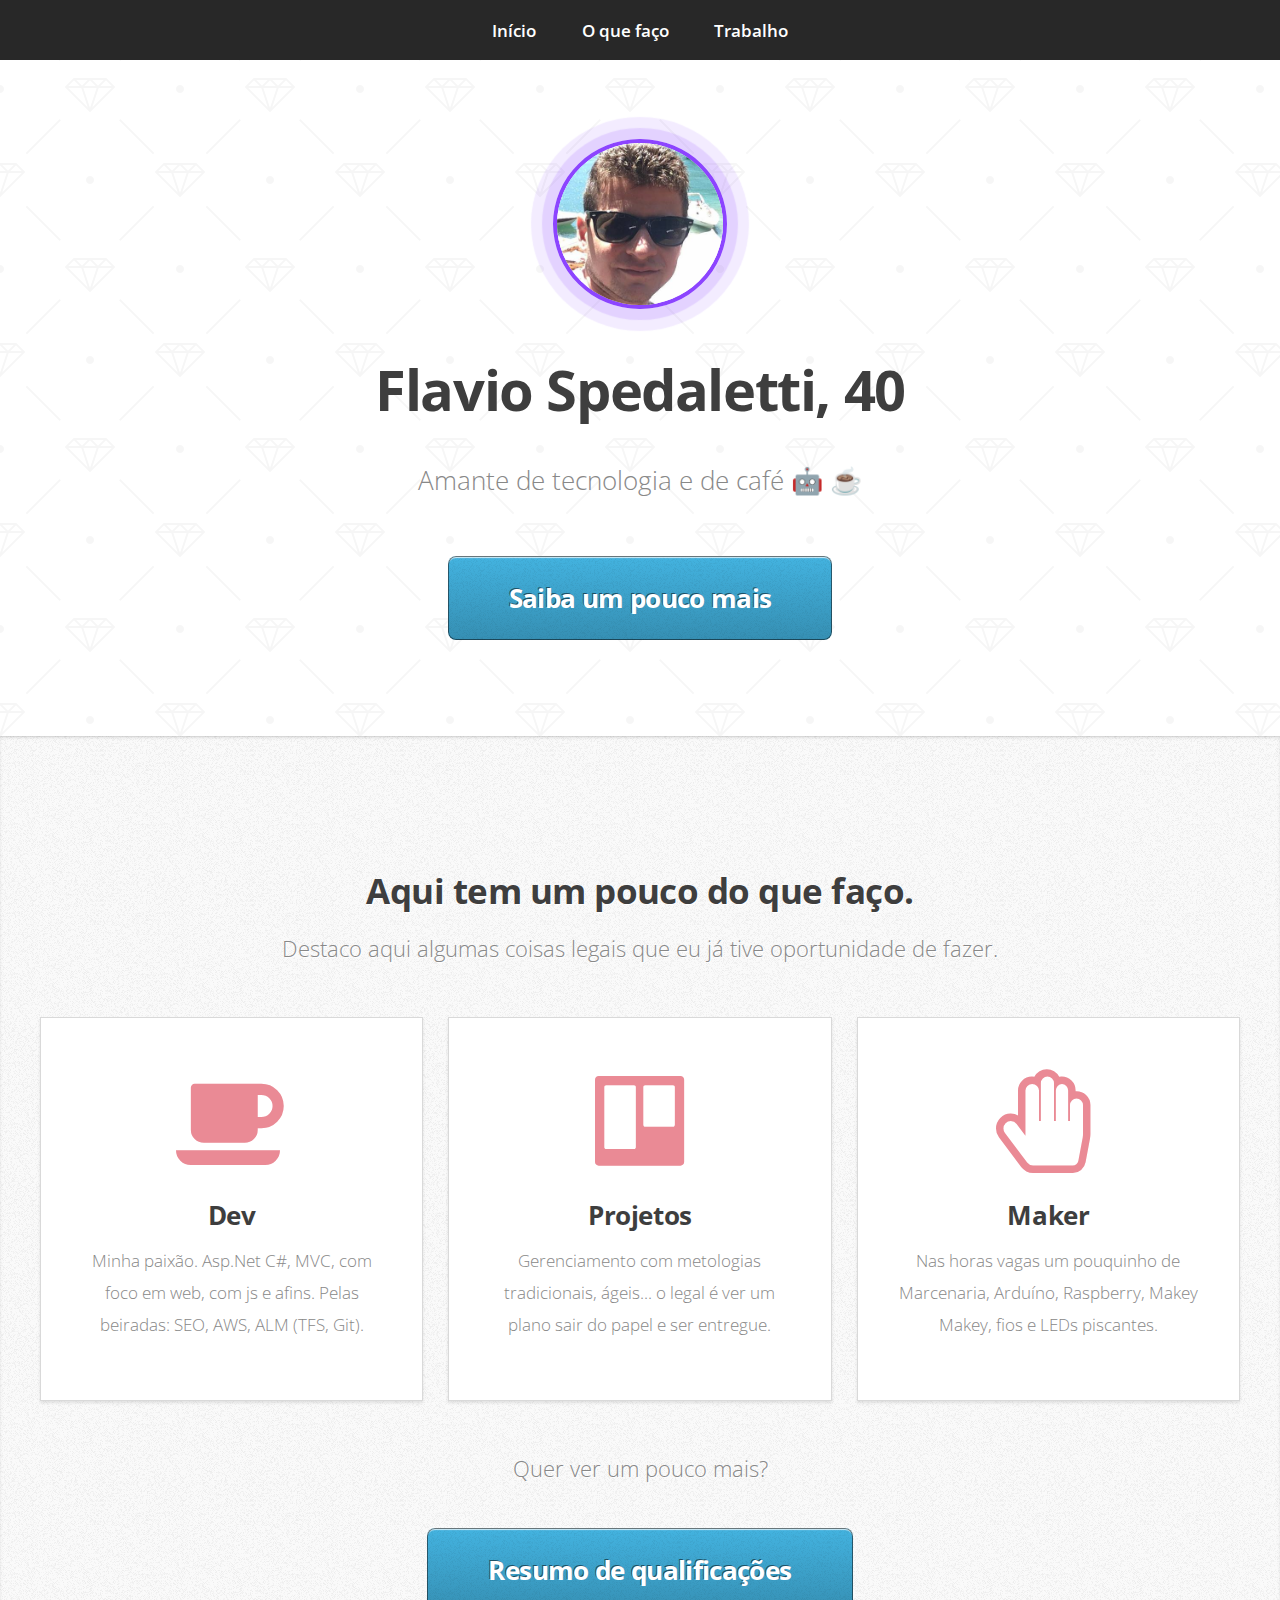
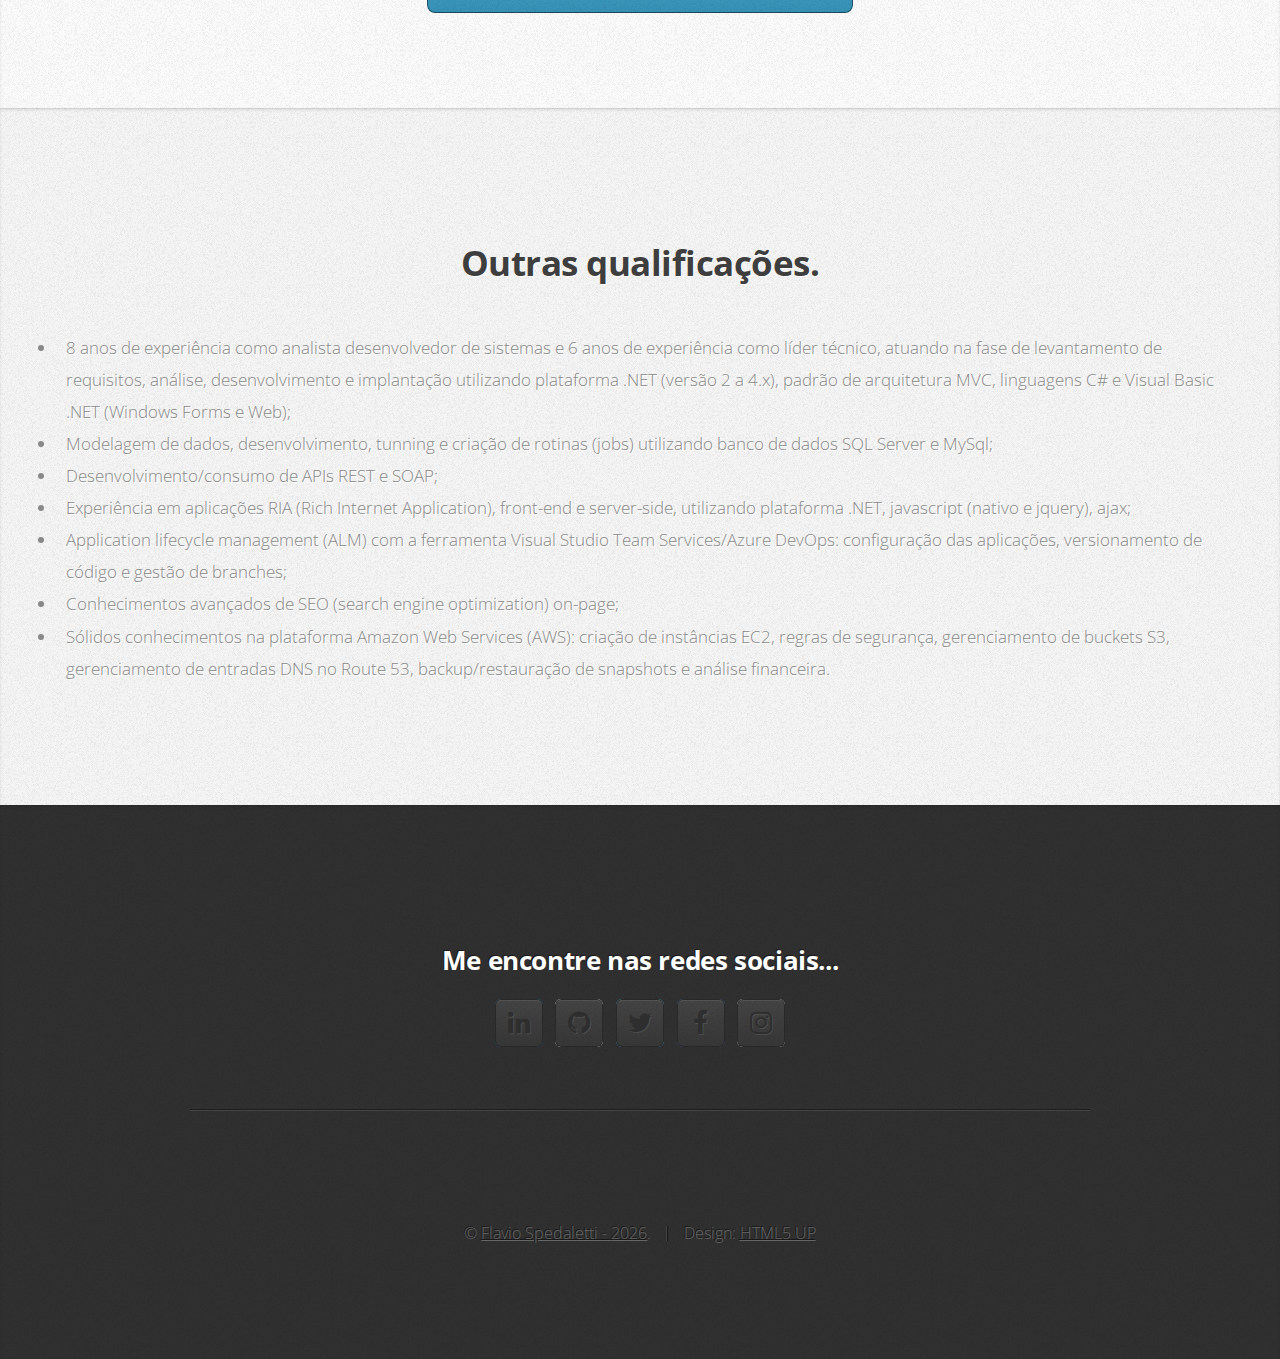
==== commit d1e6559d: "Update index.html" ====
--- a/index.html
+++ b/index.html
@@ -15,6 +15,18 @@
 		<!--[if lte IE 9]><link rel="stylesheet" href="assets/css/ie9.css" /><![endif]-->
 		
 		<script data-ad-client="ca-pub-1764209794096790" async src="https://pagead2.googlesyndication.com/pagead/js/adsbygoogle.js"></script>
+		
+		<script>
+			function get_age() {
+				var fullYear = 1985;
+				var now = new Date();
+			      	var birthday = new Date(now.getFullYear(), 12, 14);
+			      	if (now >= birthday) 
+					return now.getFullYear() - fullYear;
+			      	else
+					return now.getFullYear() - fullYear - 1;
+			 }
+		</script>
 	</head>
 	<body>
 
@@ -159,18 +171,5 @@
 				var s = document.getElementsByTagName('script')[0]; s.parentNode.insertBefore(ga, s);
 			})();
 		</script>
-		
-		<script>
-			function get_age() {
-				var fullYear = 1985;
-				var now = new Date();
-			      	var birthday = new Date(now.getFullYear(), 12, 14);
-			      	if (now >= birthday) 
-					return now.getFullYear() - fullYear;
-			      	else
-					return now.getFullYear() - fullYear - 1;
-			 }
-		</script>
-
 	</body>
 </html>
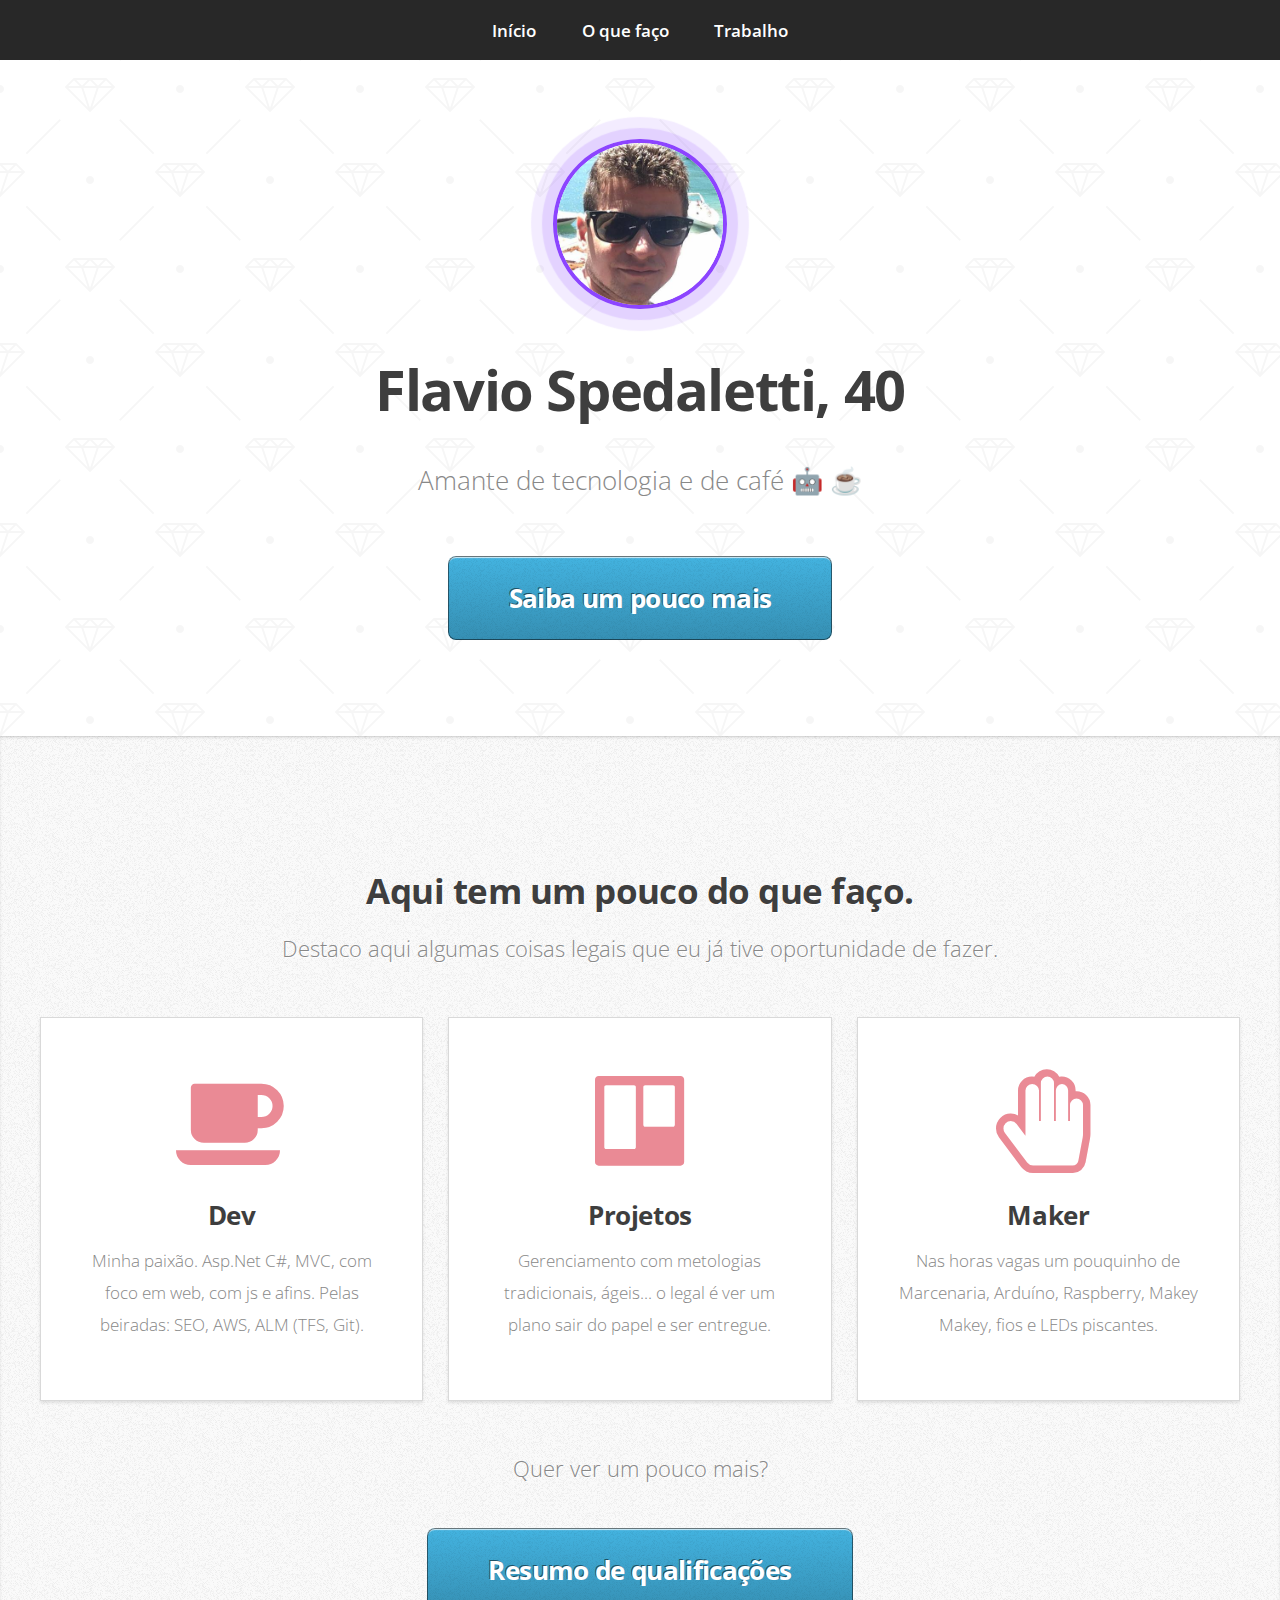
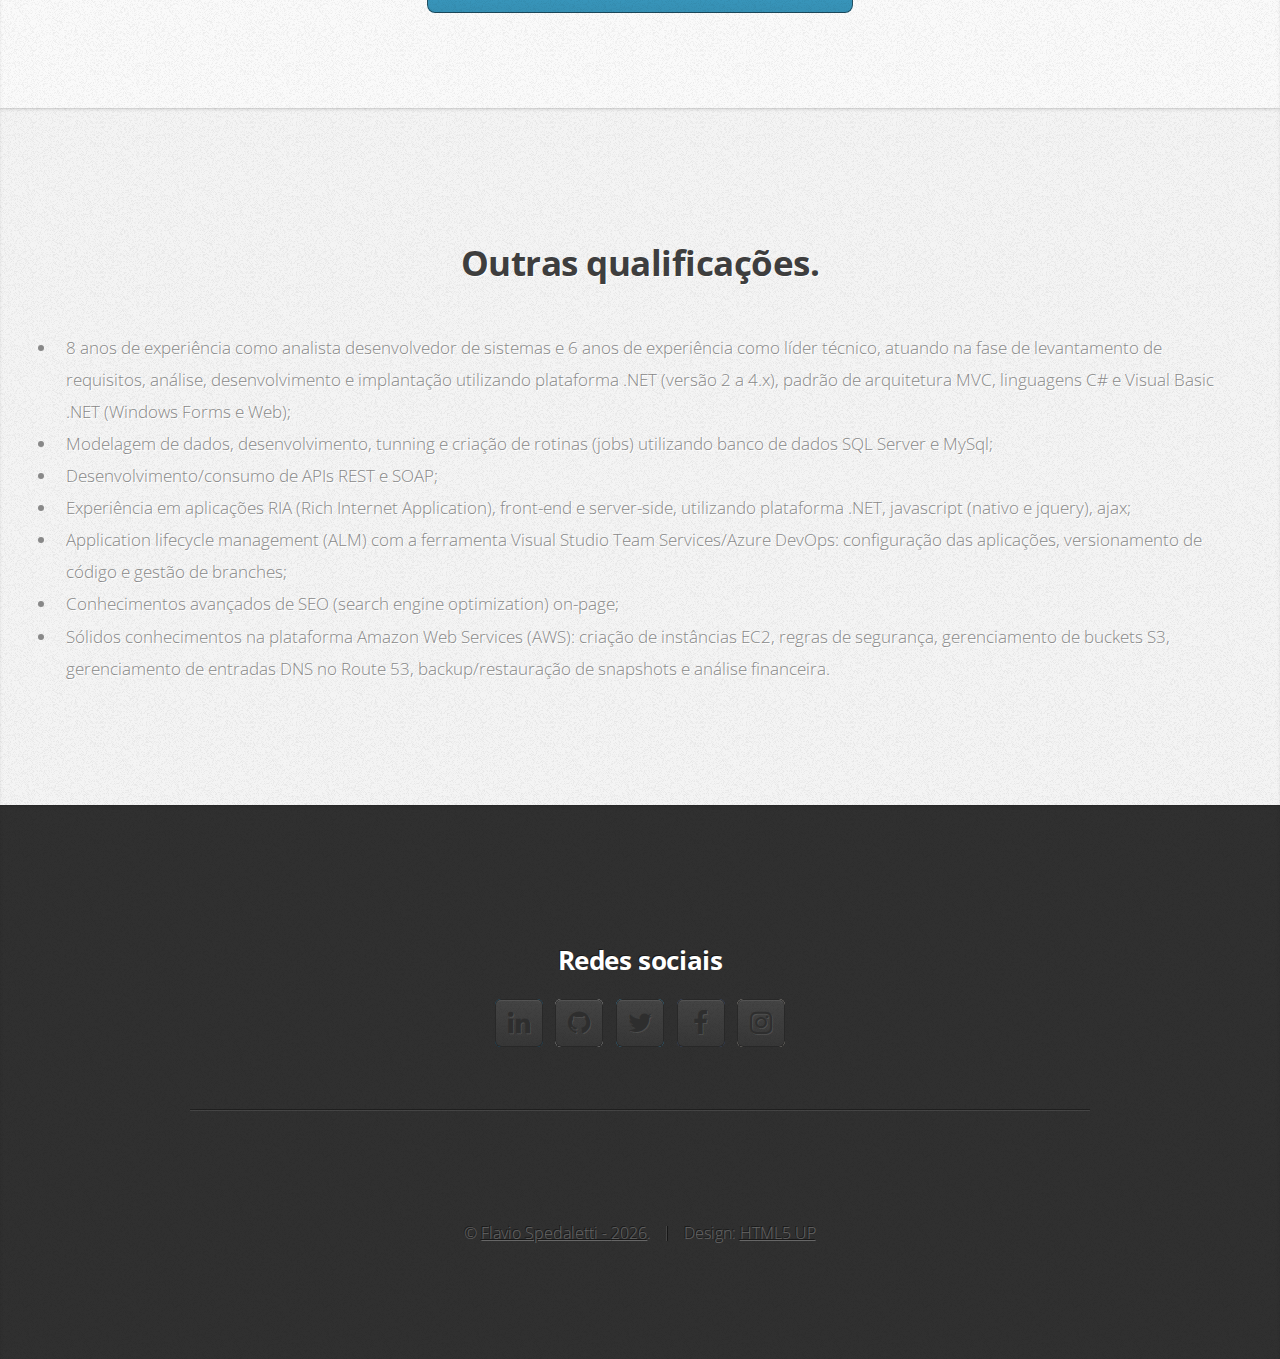
==== commit 8a70b0a9: "Update index.html" ====
--- a/index.html
+++ b/index.html
@@ -13,8 +13,6 @@
 		<link rel="stylesheet" href="assets/css/main.css" />
 		<!--[if lte IE 8]><link rel="stylesheet" href="assets/css/ie8.css" /><![endif]-->
 		<!--[if lte IE 9]><link rel="stylesheet" href="assets/css/ie9.css" /><![endif]-->
-		
-		<script data-ad-client="ca-pub-1764209794096790" async src="https://pagead2.googlesyndication.com/pagead/js/adsbygoogle.js"></script>
 		
 		<script>
 			function get_age() {
@@ -130,7 +128,7 @@
 						<div class="row">
 							<div class="12u">
 								<!-- <hr /> -->
-								<h3>Me encontre nas redes sociais...</h3>
+								<h3>Redes sociais</h3>
 								<ul class="social">
 									<li><a href="https://www.linkedin.com/in/flaviospedaletti/" target="_blank" class="icon fa-linkedin"><span class="label">LinkedIn</span></a></li>
 									<li><a href="https://github.com/flaviospedaletti" target="_blank" class="icon fa-github"><span class="label">Github</span></a></li>
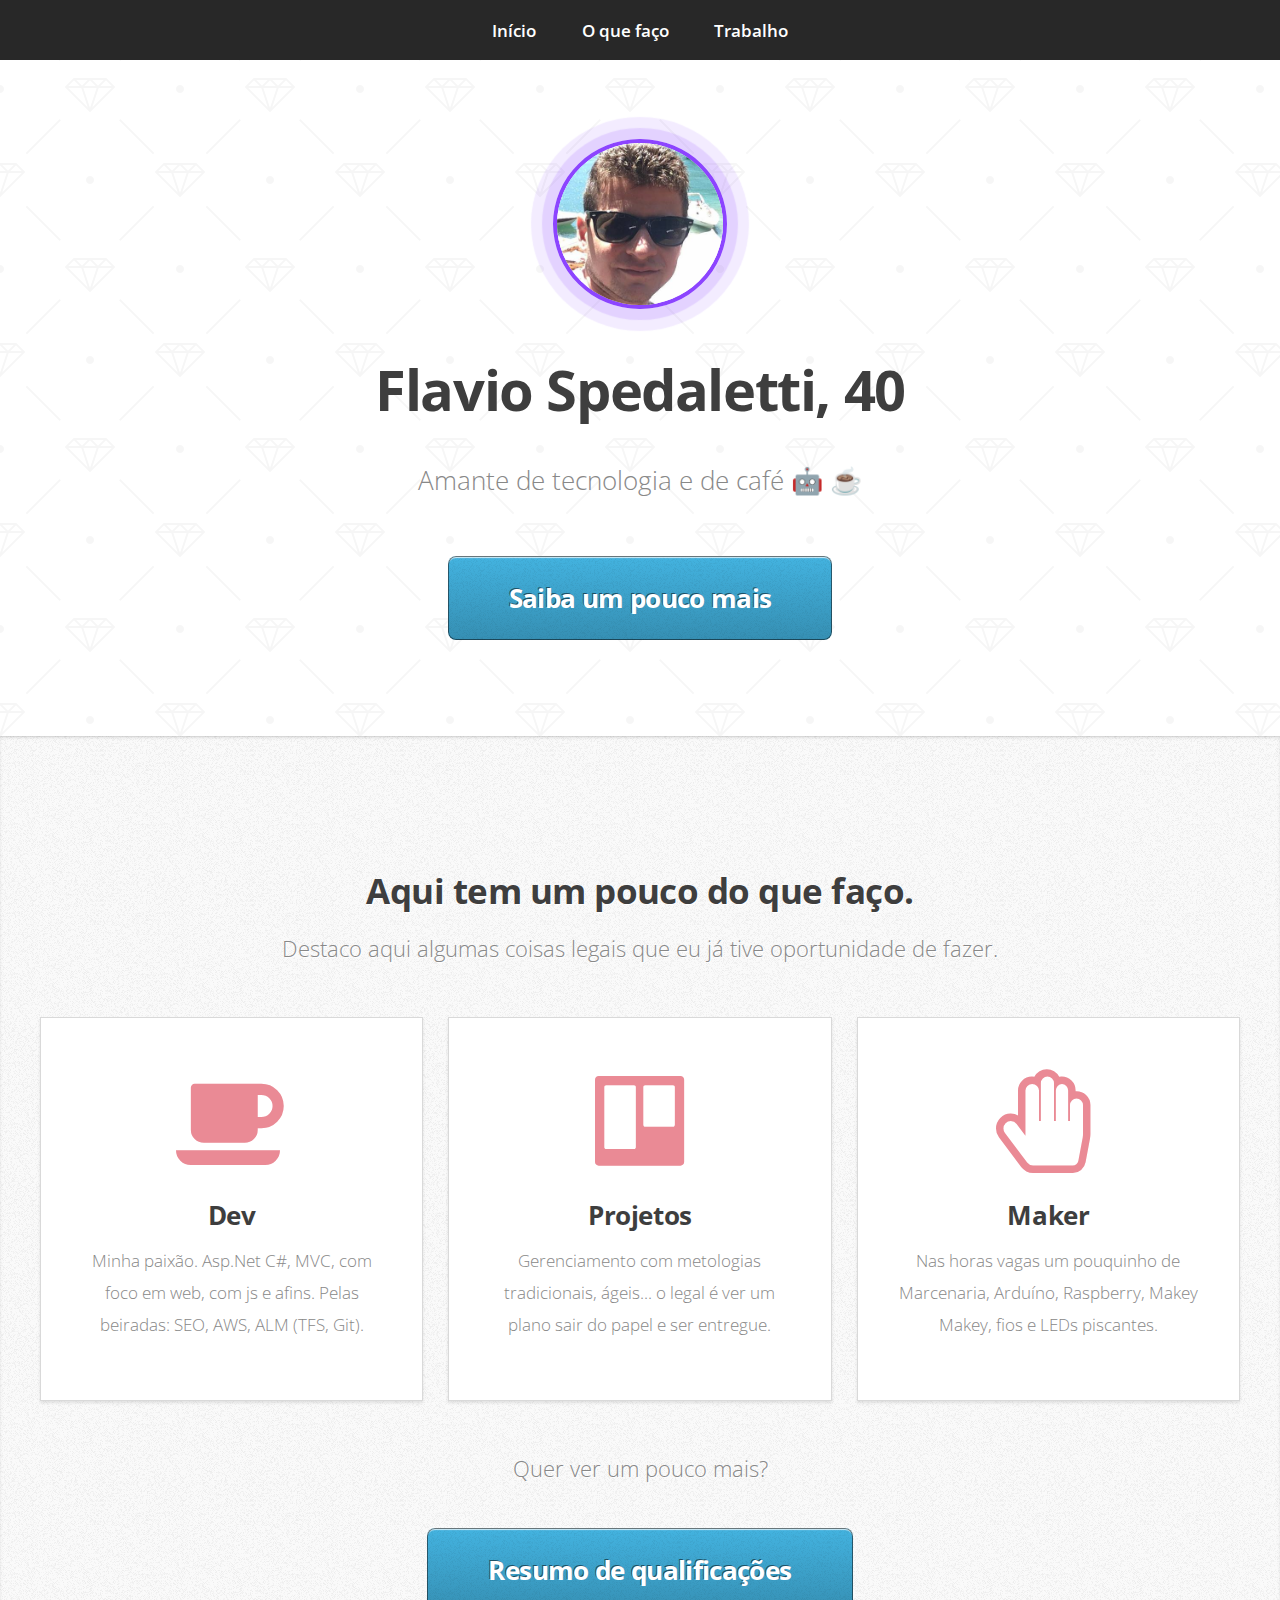
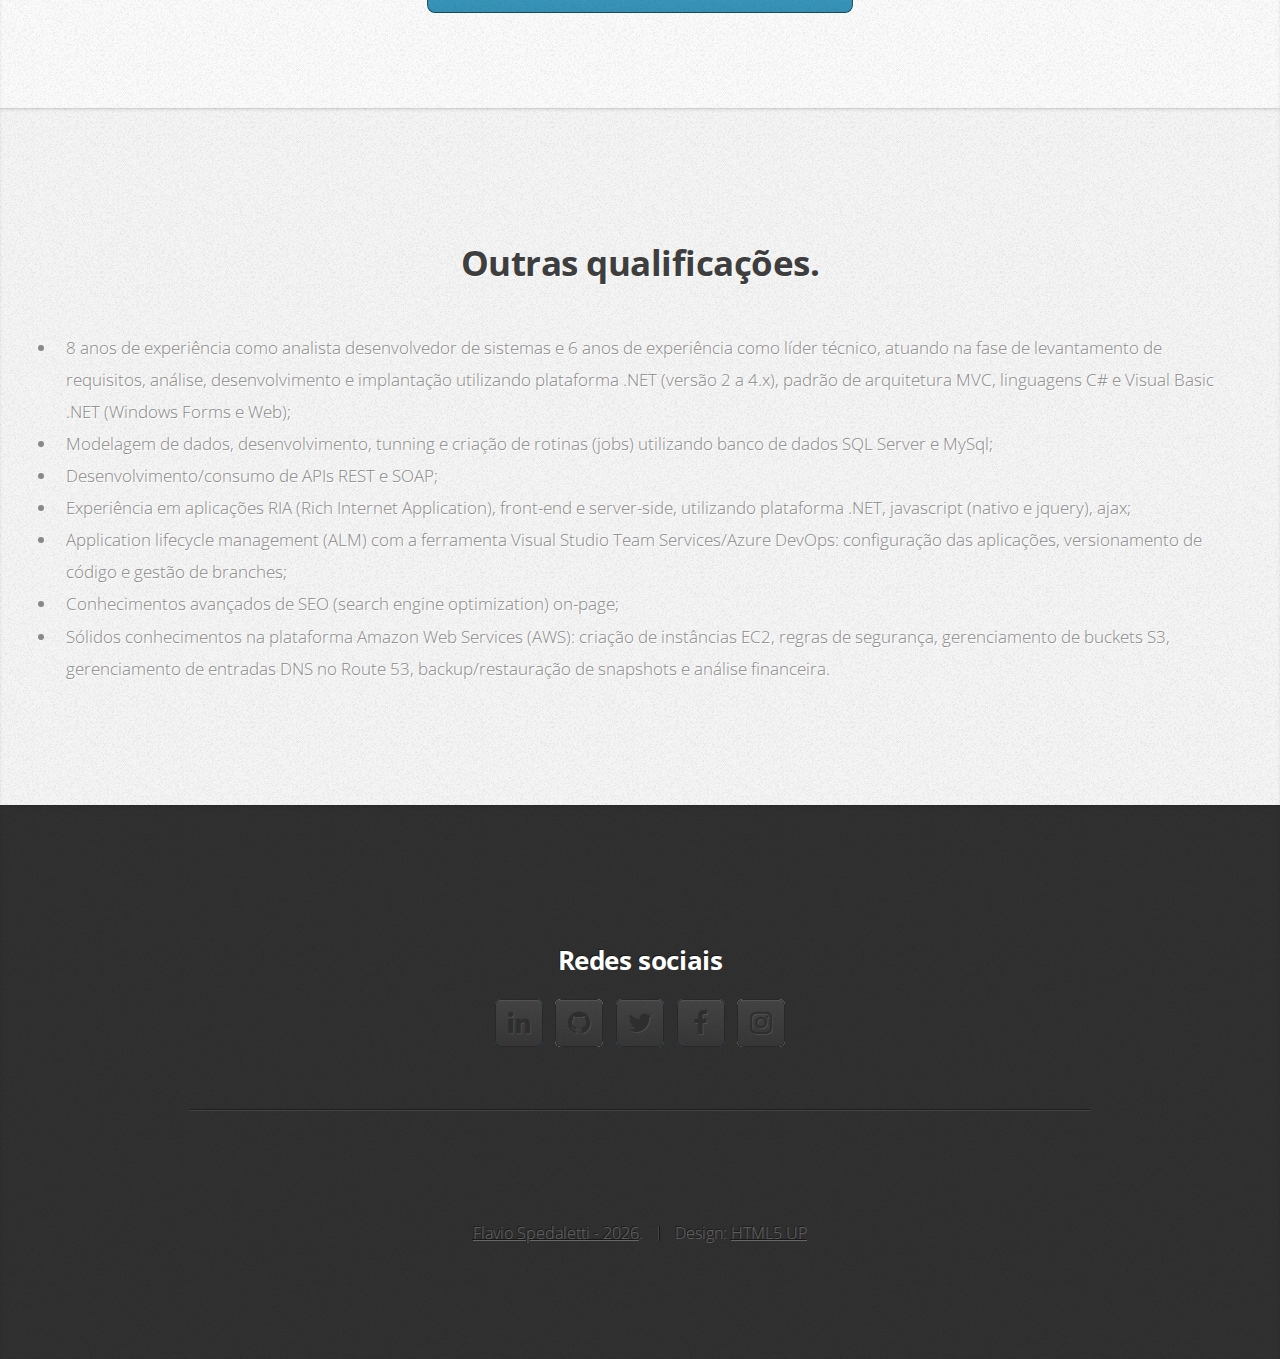
==== commit 95339144: "Update index.html" ====
--- a/index.html
+++ b/index.html
@@ -142,7 +142,7 @@
 					<!-- </div> -->
 					<footer>
 						<ul id="copyright">
-							<li>&copy; <a href="http://www.flaviospedaletti.com.br">Flavio Spedaletti - <script>document.write(new Date().getFullYear())</script></a>.</li><li>Design: <a href="http://html5up.net">HTML5 UP</a></li>
+							<li><a href="https://flaviospedaletti.github.io/">Flavio Spedaletti - <script>document.write(new Date().getFullYear())</script></a>.</li><li>Design: <a href="http://html5up.net">HTML5 UP</a></li>
 						</ul>
 					</footer>
 				</article>
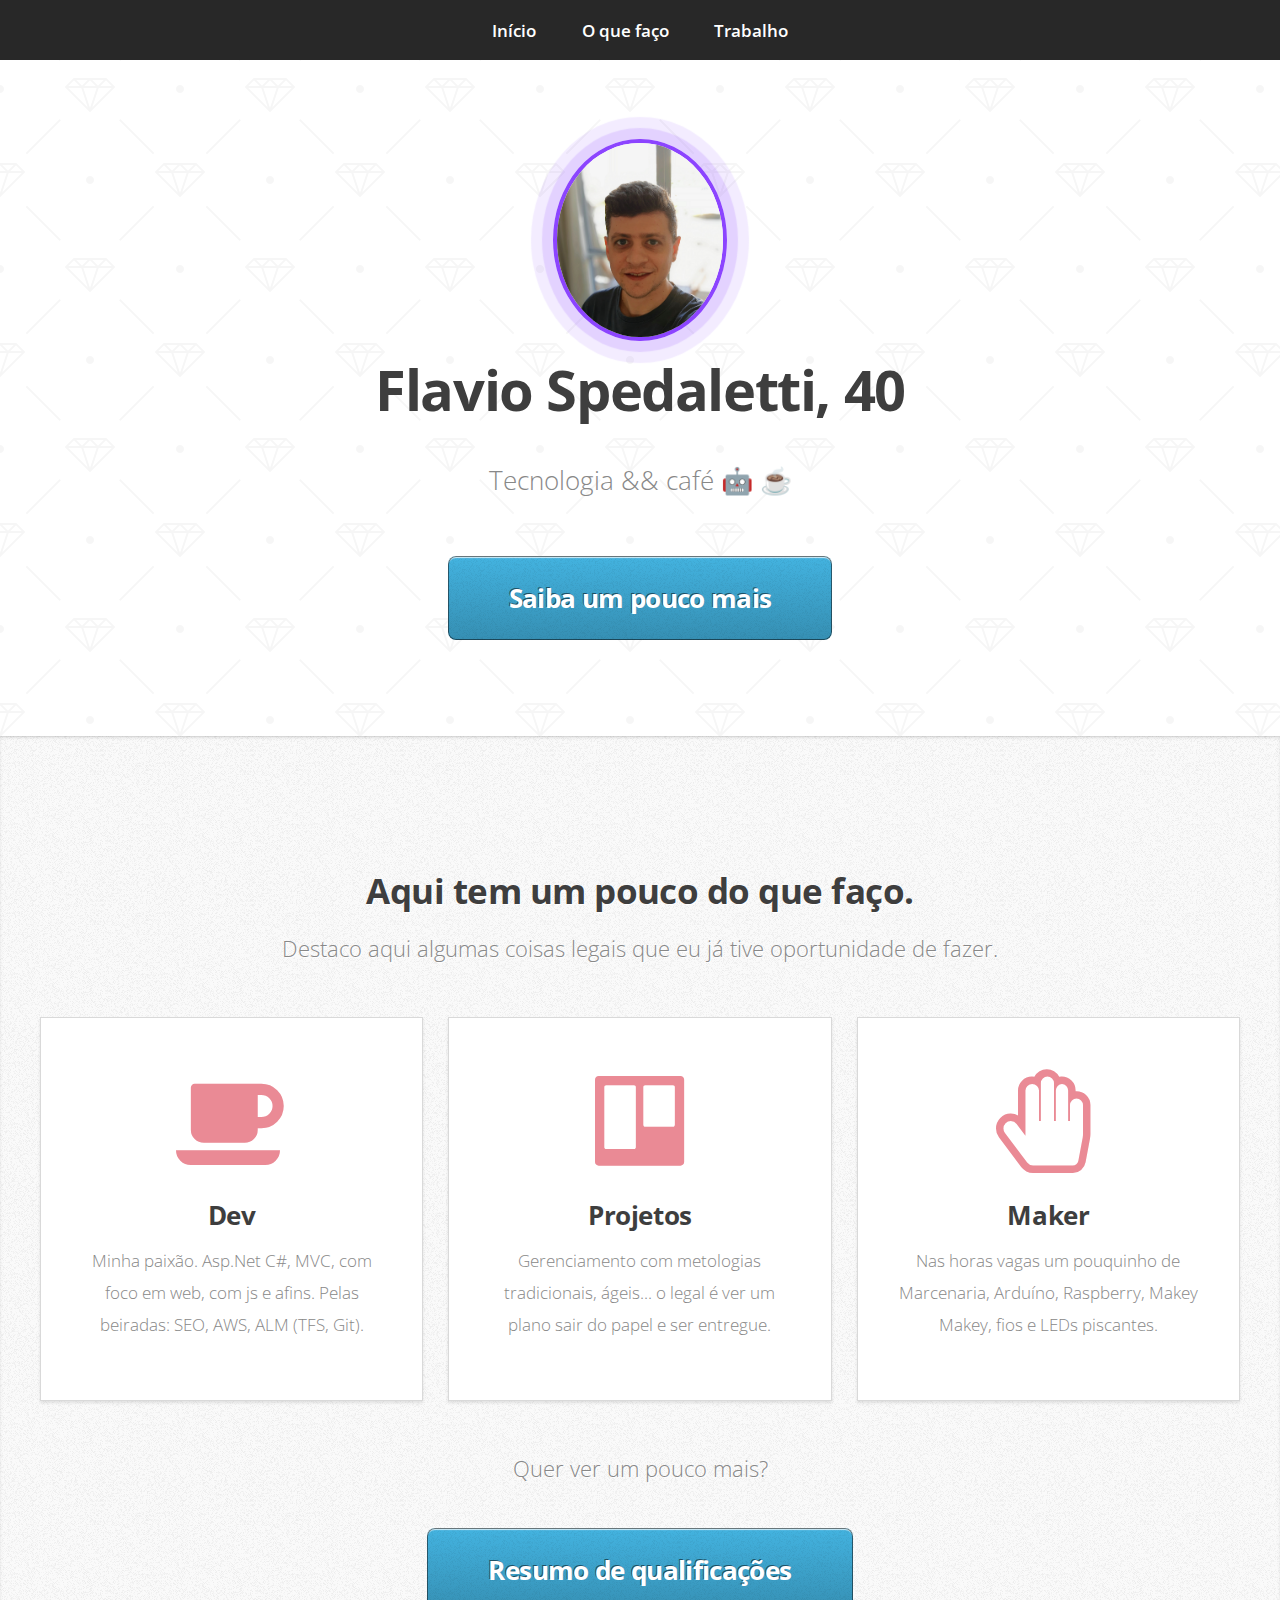
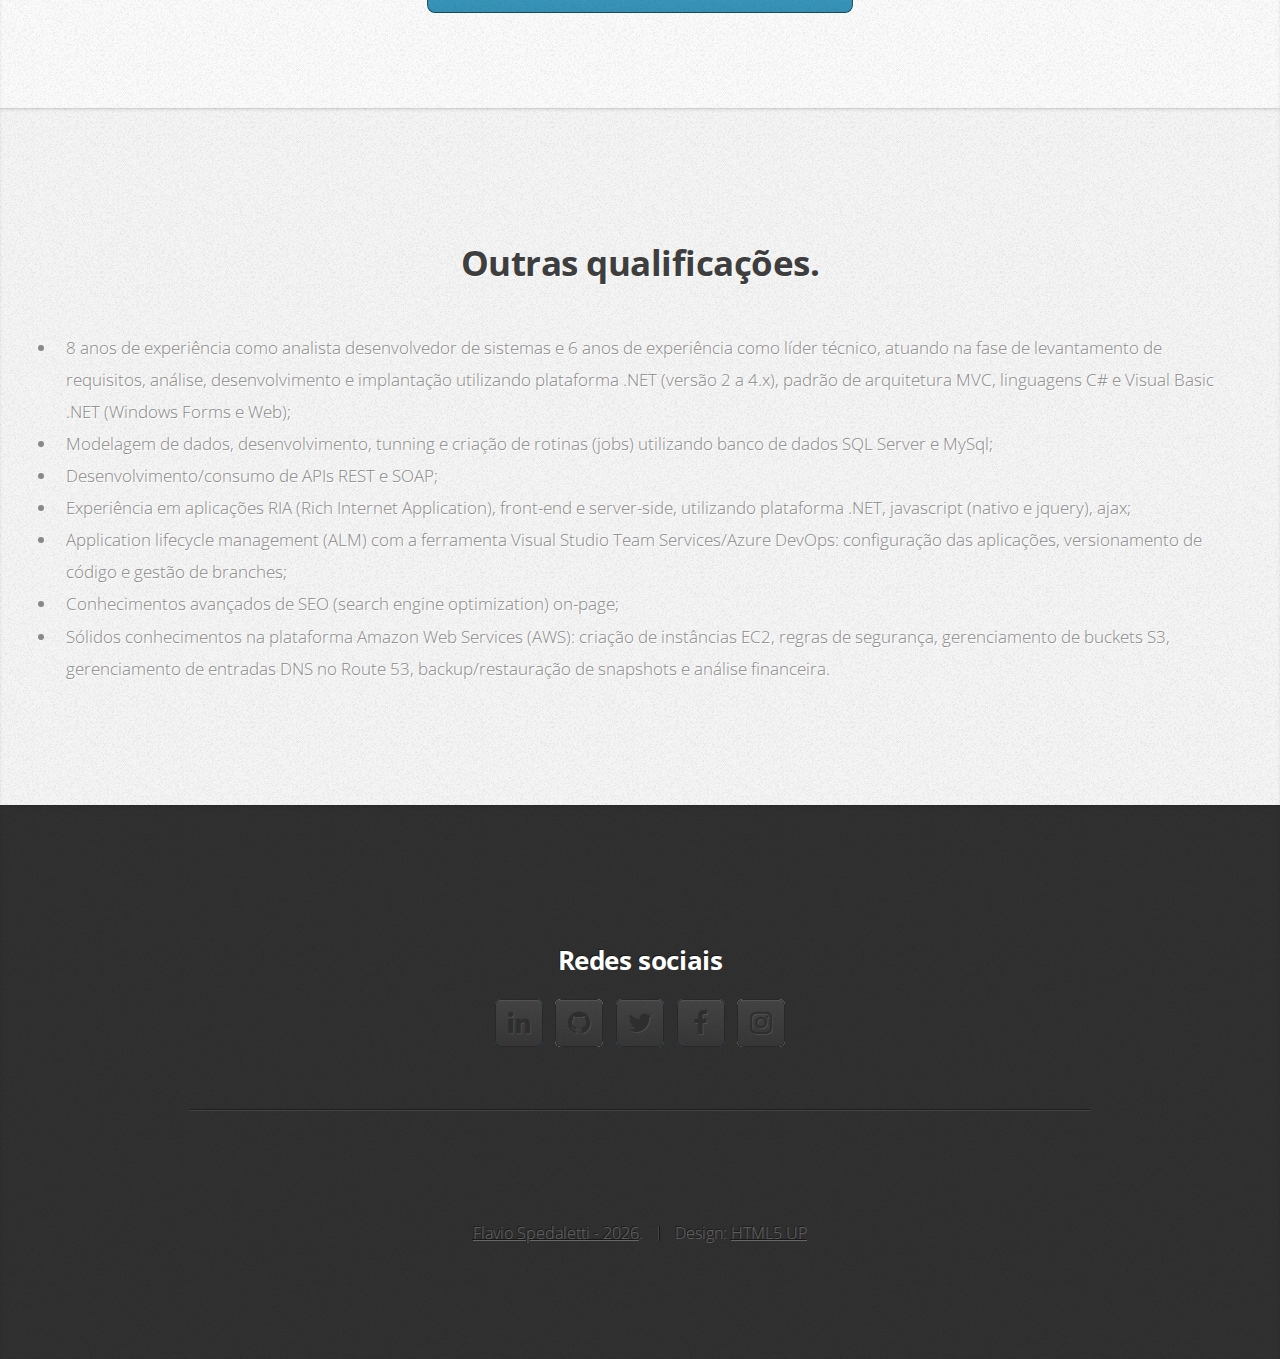
==== commit 089b04bc: "Update index.html" ====
--- a/index.html
+++ b/index.html
@@ -42,7 +42,7 @@
 				<article class="container" id="topo">
 					<div class="row">
 						<div class="12u">
-							<span class="image fit"><img src="images/flavio_RJ.png" alt="" /></span>
+							<span class="image fit"><img src="images/flavio_desfocada.png" alt="Flavio Spedaletti" /></span>
 						</div>
 					</div>
 					<div class="row center">
@@ -50,7 +50,7 @@
 							<header>
 								<h1><strong>Flavio Spedaletti, <script>document.write(get_age());</script></strong></h1>
 							</header>
-							<p>Amante de tecnologia e de café 🤖 ☕</p>
+							<p>Tecnologia && café 🤖 ☕</p>
 							<a href="#trabalho" class="button big scrolly">Saiba um pouco mais</a>
 						</div>
 					</div>
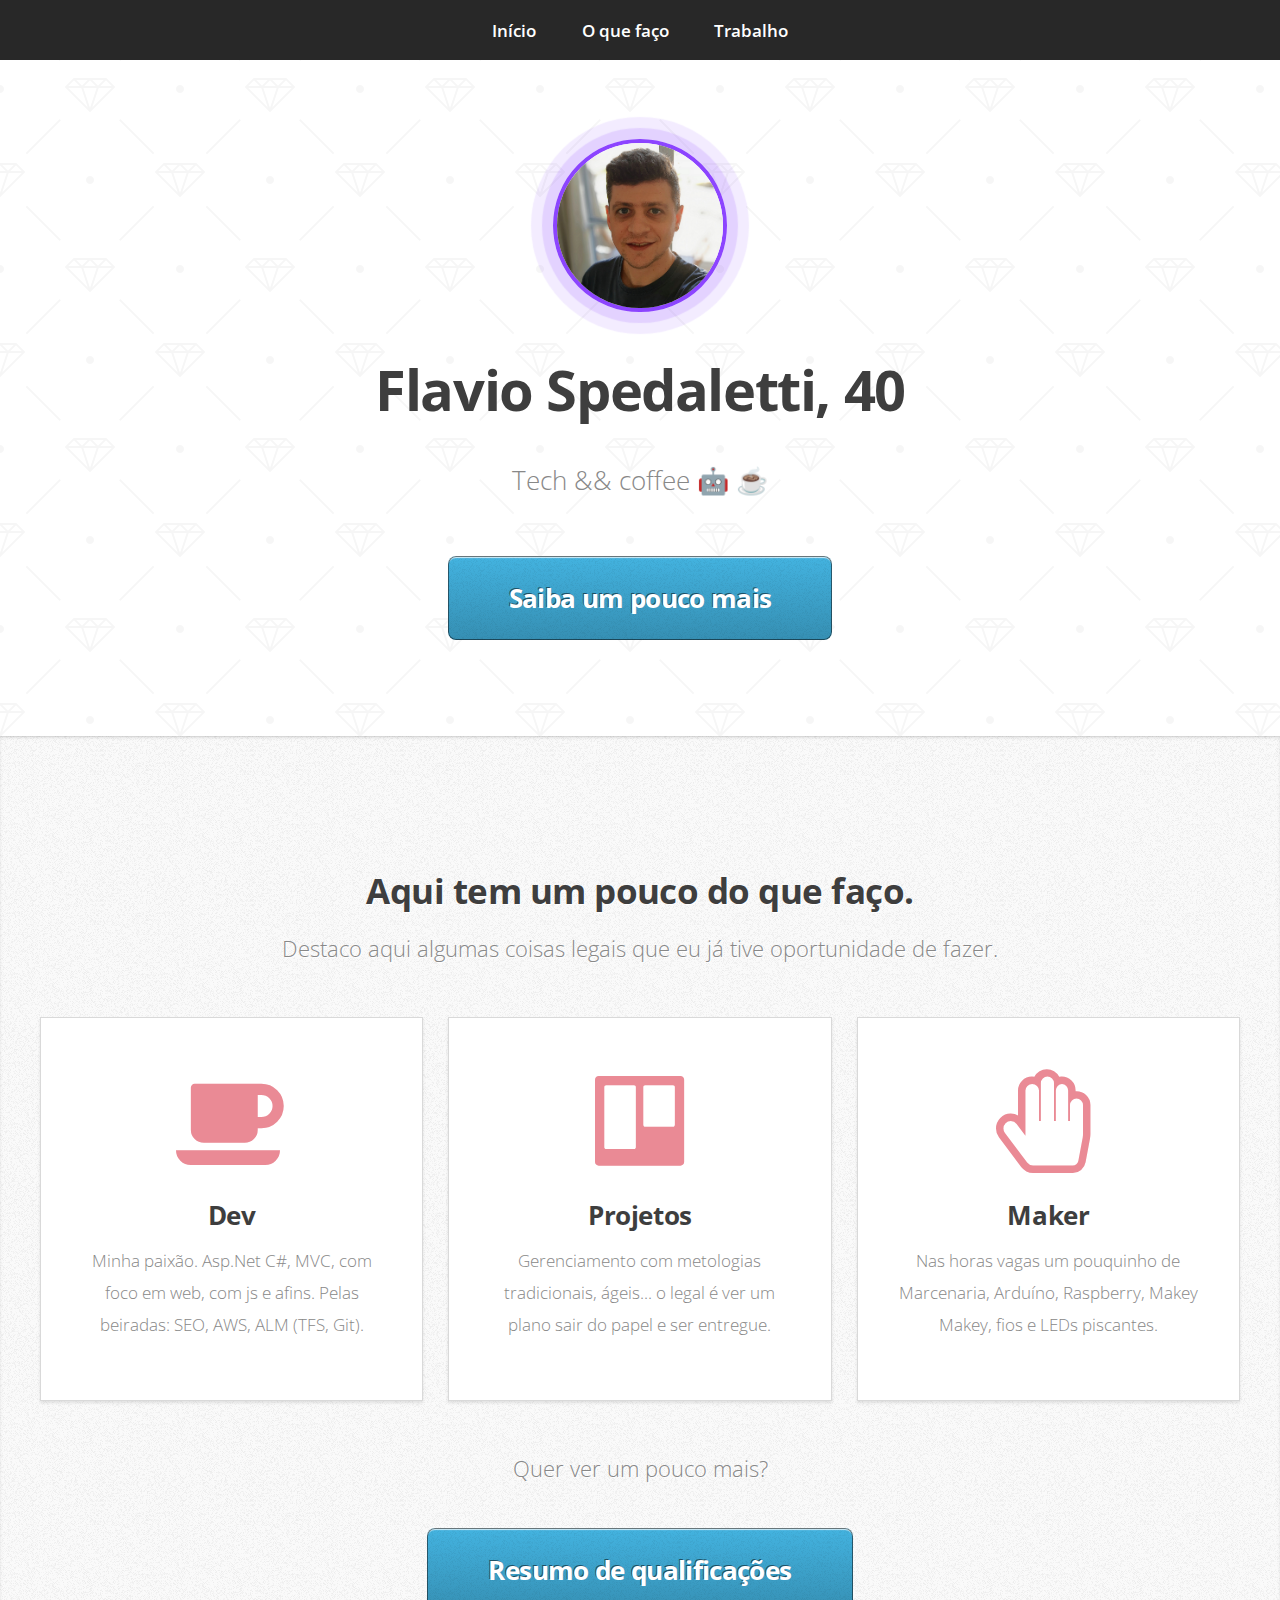
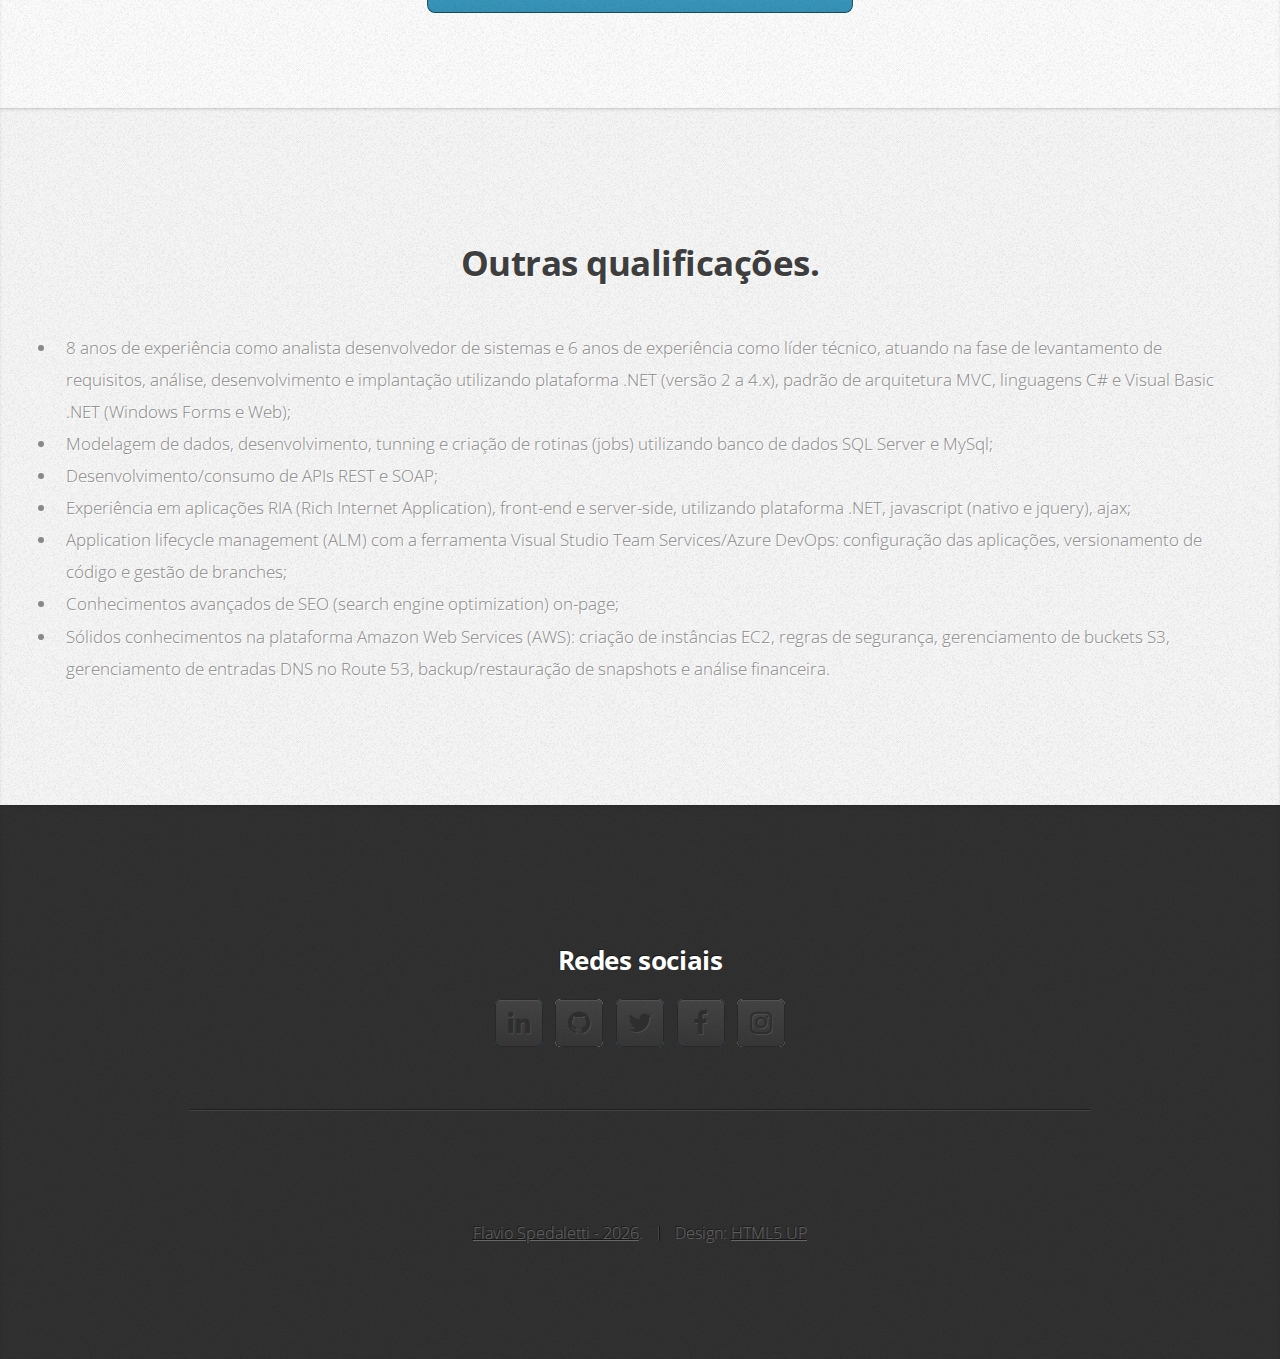
==== commit 05711304: "Update index.html" ====
--- a/index.html
+++ b/index.html
@@ -50,7 +50,7 @@
 							<header>
 								<h1><strong>Flavio Spedaletti, <script>document.write(get_age());</script></strong></h1>
 							</header>
-							<p>Tecnologia && café 🤖 ☕</p>
+							<p>Tech && coffee 🤖 ☕</p>
 							<a href="#trabalho" class="button big scrolly">Saiba um pouco mais</a>
 						</div>
 					</div>
